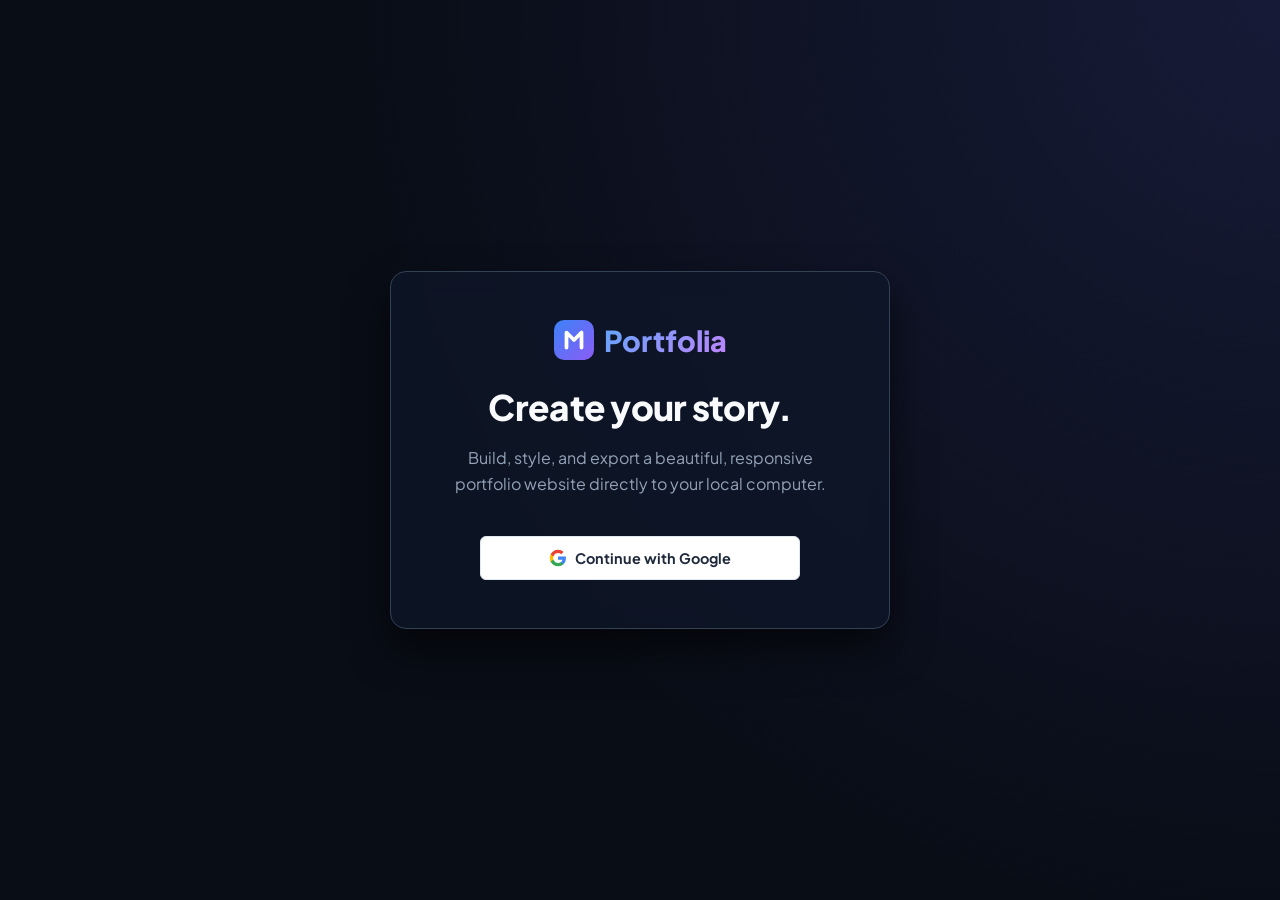
==== index.html @ a865e447 "Initial commit of Onyx web" ====
<!DOCTYPE html>
<html lang="en">
<head>
    <meta charset="UTF-8">
    <meta name="viewport" content="width=device-width, initial-scale=1.0">
    <title>Portfolia - Modern Student Portfolio Builder</title>
    <link rel="preconnect" href="https://fonts.googleapis.com">
    <link rel="preconnect" href="https://fonts.gstatic.com" crossorigin>
    <link href="https://fonts.googleapis.com/css2?family=Plus+Jakarta+Sans:wght@300;400;500;600;700;800&family=JetBrains+Mono:wght@400;500;700&family=Playfair+Display:ital,wght@0,400;0,600;0,700;1,400&display=swap" rel="stylesheet">
    <link rel="stylesheet" href="styles.css">
</head>
<body>

    <!-- Authentication Screen Mockup -->
    <div id="authScreen" class="auth-overlay">
        <div class="auth-card">
            <div class="auth-logo">
                <svg width="40" height="40" viewBox="0 0 32 32" fill="none" xmlns="http://www.w3.org/2000/svg">
                    <rect width="32" height="32" rx="8" fill="url(#logoGrad)" />
                    <path d="M10 22V10L16 16L22 10V22" stroke="white" stroke-width="3" stroke-linecap="round" stroke-linejoin="round"/>
                    <defs>
                        <linearGradient id="logoGrad" x1="0" y1="0" x2="32" y2="32" gradientUnits="userSpaceOnUse">
                            <stop stop-color="#3b82f6" />
                            <stop offset="1" stop-color="#8b5cf6" />
                        </linearGradient>
                    </defs>
                </svg>
                <span>Portfolia</span>
            </div>
            <h1>Create your story.</h1>
            <p>Build, style, and export a beautiful, responsive portfolio website directly to your local computer.</p>
            
            <button id="googleLoginBtn" class="btn google-login" onclick="triggerGoogleLogin()">
                <svg width="18" height="18" viewBox="0 0 24 24" fill="none" xmlns="http://www.w3.org/2000/svg">
                    <path d="M22.56 12.25c0-.78-.07-1.53-.2-2.25H12v4.26h5.92c-.26 1.37-1.04 2.53-2.21 3.31v2.77h3.57c2.08-1.92 3.28-4.74 3.28-8.09z" fill="#4285F4"/>
                    <path d="M12 23c2.97 0 5.46-.98 7.28-2.66l-3.57-2.77c-.98.66-2.23 1.06-3.71 1.06-2.86 0-5.29-1.93-6.16-4.53H2.18v2.84C3.99 20.53 7.7 23 12 23z" fill="#34A853"/>
                    <path d="M5.84 14.09c-.22-.66-.35-1.36-.35-2.09s.13-1.43.35-2.09V7.07H2.18C1.43 8.55 1 10.22 1 12s.43 3.45 1.18 4.93l2.85-2.22.81-.62z" fill="#FBBC05"/>
                    <path d="M12 5.38c1.62 0 3.06.56 4.21 1.64l3.15-3.15C17.45 2.09 14.97 1 12 1 7.7 1 3.99 3.47 2.18 7.07l3.66 2.84c.87-2.6 3.3-4.53 6.16-4.53z" fill="#EA4335"/>
                </svg>
                <span>Continue with Google</span>
            </button>

            <!-- Login Animation Elements -->
            <div id="authLoading" class="auth-loading hidden">
                <div class="spinner"></div>
                <p id="authStatusText">Connecting to Google Accounts...</p>
            </div>
        </div>
    </div>

    <!-- Application Dashboard Shell (Hidden initially) -->
    <div id="appWorkspace" class="workspace-container hidden">
        
        <!-- Header -->
        <header class="workspace-header">
            <div class="logo-area">
                <svg width="28" height="28" viewBox="0 0 32 32" fill="none" xmlns="http://www.w3.org/2000/svg">
                    <rect width="32" height="32" rx="8" fill="url(#headerGrad)" />
                    <path d="M10 22V10L16 16L22 10V22" stroke="white" stroke-width="3" stroke-linecap="round" stroke-linejoin="round"/>
                    <defs>
                        <linearGradient id="headerGrad" x1="0" y1="0" x2="32" y2="32" gradientUnits="userSpaceOnUse">
                            <stop stop-color="#3b82f6" />
                            <stop offset="1" stop-color="#8b5cf6" />
                        </linearGradient>
                    </defs>
                </svg>
                <span class="logo-text">Portfolia</span>
                <span class="badge">V2.0</span>
            </div>

            <!-- Header controls -->
            <div class="header-actions">
                <button class="btn btn-secondary btn-icon" onclick="triggerImportJson()">
                    <svg width="16" height="16" fill="none" stroke="currentColor" stroke-width="2" viewBox="0 0 24 24"><path stroke-linecap="round" stroke-linejoin="round" d="M4 16v1a3 3 0 003 3h10a3 3 0 003-3v-1m-4-8l-4-4m0 0L8 8m4-4v12"/></svg>
                    Import JSON
                </button>
                <input type="file" id="importJsonInput" accept=".json" style="display: none;" onchange="handleImportJson(event)">
                
                <button class="btn btn-primary btn-icon" onclick="exportToLocalFolder()">
                    <svg width="16" height="16" fill="none" stroke="currentColor" stroke-width="2" viewBox="0 0 24 24"><path stroke-linecap="round" stroke-linejoin="round" d="M8 4H6a2 2 0 00-2 2v12a2 2 0 002 2h12a2 2 0 002-2V6a2 2 0 00-2-2h-2m-4-1v8m0 0l3-3m-3 3L9 8m-5 5h2.586a1 1 0 01.707.293l2.414 2.414a1 1 0 00.707.293h3.172a1 1 0 00.707-.293l2.414-2.414a1 1 0 01.707-.293H20"/></svg>
                    Export Portfolio
                </button>
                <div class="user-profile-mock">
                    <img src="https://images.unsplash.com/photo-1534528741775-53994a69daeb?auto=format&fit=crop&q=80&w=100" alt="Jane Doe" id="avatarImage">
                    <div class="user-info">
                        <span class="user-name" id="userNameHeader">Jane Doe</span>
                        <span class="user-role">Student Creator</span>
                    </div>
                </div>
            </div>
        </header>

        <!-- Main Body -->
        <main class="workspace-main">
            
            <!-- Left Side: Editor Form -->
            <aside class="editor-sidebar">
                <div class="sidebar-tabs">
                    <button class="tab-btn active" data-tab="content">Content</button>
                    <button class="tab-btn" data-tab="style">Theme & Customization</button>
                </div>

                <div class="sidebar-scrollable-content">
                    
                    <!-- Content Tab Panel -->
                    <div id="tabContent" class="tab-panel active">
                        
                        <!-- Accordion: Profile / Hero Details -->
                        <div class="accordion-item active">
                            <div class="accordion-header" onclick="toggleAccordion(this)">
                                <h3>1. Hero Info & Contact</h3>
                                <svg class="arrow" width="16" height="16" fill="none" stroke="currentColor" stroke-width="2" viewBox="0 0 24 24"><path stroke-linecap="round" stroke-linejoin="round" d="M19 9l-7 7-7-7"/></svg>
                            </div>
                            <div class="accordion-content">
                                <div class="form-group">
                                    <label for="pName">Full Name</label>
                                    <input type="text" id="pName" placeholder="e.g., Jane Doe" value="Jane Doe" oninput="updateLivePreview()">
                                </div>
                                <div class="form-group">
                                    <label for="pTitle">Tagline / Major</label>
                                    <input type="text" id="pTitle" placeholder="e.g., Computer Science Student & Frontend Developer" value="Computer Science Student" oninput="updateLivePreview()">
                                </div>
                                <div class="form-group">
                                    <label for="pBio">About / Summary</label>
                                    <textarea id="pBio" rows="3" placeholder="Write a short elevator pitch about yourself..." oninput="updateLivePreview()">I am a junior computer science student passionate about building interfaces that are beautiful, interactive, and user-centric.</textarea>
                                </div>
                                <div class="form-row">
                                    <div class="form-group">
                                        <label for="pEmail">Email Address</label>
                                        <input type="text" id="pEmail" placeholder="jane.doe@university.edu" value="jane.doe@u.edu" oninput="updateLivePreview()">
                                    </div>
                                    <div class="form-group">
                                        <label for="pLocation">Location</label>
                                        <input type="text" id="pLocation" placeholder="e.g., Boston, MA" value="San Francisco, CA" oninput="updateLivePreview()">
                                    </div>
                                </div>
                                <div class="form-row">
                                    <div class="form-group">
                                        <label for="pGithub">GitHub Username</label>
                                        <input type="text" id="pGithub" placeholder="githubusername" value="janedoe" oninput="updateLivePreview()">
                                    </div>
                                    <div class="form-group">
                                        <label for="pLinkedin">LinkedIn Handle</label>
                                        <input type="text" id="pLinkedin" placeholder="linkedin-username" value="jane-doe" oninput="updateLivePreview()">
                                    </div>
                                </div>
                            </div>
                        </div>

                        <!-- Accordion: Skills Section -->
                        <div class="accordion-item">
                            <div class="accordion-header" onclick="toggleAccordion(this)">
                                <h3>2. Skills</h3>
                                <svg class="arrow" width="16" height="16" fill="none" stroke="currentColor" stroke-width="2" viewBox="0 0 24 24"><path stroke-linecap="round" stroke-linejoin="round" d="M19 9l-7 7-7-7"/></svg>
                            </div>
                            <div class="accordion-content">
                                <p class="helper-text">Add categories and enter skills separated by commas.</p>
                                <div id="skillsContainer">
                                    <!-- Dynamic skill rows go here -->
                                </div>
                                <button class="btn btn-secondary btn-small" onclick="addSkillCategory('', '')">+ Add Skill Category</button>
                            </div>
                        </div>

                        <!-- Accordion: Projects Section -->
                        <div class="accordion-item">
                            <div class="accordion-header" onclick="toggleAccordion(this)">
                                <h3>3. Projects</h3>
                                <svg class="arrow" width="16" height="16" fill="none" stroke="currentColor" stroke-width="2" viewBox="0 0 24 24"><path stroke-linecap="round" stroke-linejoin="round" d="M19 9l-7 7-7-7"/></svg>
                            </div>
                            <div class="accordion-content">
                                <div id="projectsContainer">
                                    <!-- Dynamic project items go here -->
                                </div>
                                <button class="btn btn-secondary btn-small" onclick="addProjectItem()">+ Add Project</button>
                            </div>
                        </div>

                        <!-- Accordion: Education Section -->
                        <div class="accordion-item">
                            <div class="accordion-header" onclick="toggleAccordion(this)">
                                <h3>4. Education</h3>
                                <svg class="arrow" width="16" height="16" fill="none" stroke="currentColor" stroke-width="2" viewBox="0 0 24 24"><path stroke-linecap="round" stroke-linejoin="round" d="M19 9l-7 7-7-7"/></svg>
                            </div>
                            <div class="accordion-content">
                                <div id="educationContainer">
                                    <!-- Dynamic education items go here -->
                                </div>
                                <button class="btn btn-secondary btn-small" onclick="addEducationItem()">+ Add Education</button>
                            </div>
                        </div>

                        <!-- Accordion: Work Experience Section -->
                        <div class="accordion-item">
                            <div class="accordion-header" onclick="toggleAccordion(this)">
                                <h3>5. Experience & Extracurriculars</h3>
                                <svg class="arrow" width="16" height="16" fill="none" stroke="currentColor" stroke-width="2" viewBox="0 0 24 24"><path stroke-linecap="round" stroke-linejoin="round" d="M19 9l-7 7-7-7"/></svg>
                            </div>
                            <div class="accordion-content">
                                <div id="experienceContainer">
                                    <!-- Dynamic experience items go here -->
                                </div>
                                <button class="btn btn-secondary btn-small" onclick="addExperienceItem()">+ Add Experience</button>
                            </div>
                        </div>

                    </div>

                    <!-- Style / Themes Tab Panel -->
                    <div id="tabStyle" class="tab-panel">
                        <div class="theme-customizer">
                            <h3>Choose Template Style</h3>
                            <div class="template-selector">
                                <label class="template-card">
                                    <input type="radio" name="selectedTemplate" value="neoglow" checked onchange="updateLivePreview()">
                                    <div class="card-inner neoglow">
                                        <div class="card-demo"></div>
                                        <span>Neo-Glow (Dark Modern)</span>
                                    </div>
                                </label>
                                <label class="template-card">
                                    <input type="radio" name="selectedTemplate" value="minimalist" onchange="updateLivePreview()">
                                    <div class="card-inner minimalist">
                                        <div class="card-demo"></div>
                                        <span>Minimalist (Academic)</span>
                                    </div>
                                </label>
                                <label class="template-card">
                                    <input type="radio" name="selectedTemplate" value="creative" onchange="updateLivePreview()">
                                    <div class="card-inner creative">
                                        <div class="card-demo"></div>
                                        <span>Creative Pastel (Playful)</span>
                                    </div>
                                </label>
                                <label class="template-card">
                                    <input type="radio" name="selectedTemplate" value="cyberpunk" onchange="updateLivePreview()">
                                    <div class="card-inner cyberpunk">
                                        <div class="card-demo"></div>
                                        <span>Cyberpunk (Terminal)</span>
                                    </div>
                                </label>
                            </div>

                            <hr class="divider">

                            <h3>Accent Theme Colors</h3>
                            <div class="accent-picker">
                                <button class="color-dot active" style="background-color: #3b82f6;" data-color="blue" onclick="setAccentColor('blue')"></button>
                                <button class="color-dot" style="background-color: #10b981;" data-color="emerald" onclick="setAccentColor('emerald')"></button>
                                <button class="color-dot" style="background-color: #8b5cf6;" data-color="violet" onclick="setAccentColor('violet')"></button>
                                <button class="color-dot" style="background-color: #ec4899;" data-color="pink" onclick="setAccentColor('pink')"></button>
                                <button class="color-dot" style="background-color: #f59e0b;" data-color="amber" onclick="setAccentColor('amber')"></button>
                            </div>

                            <hr class="divider">

                            <h3>Typography Options</h3>
                            <div class="font-selector">
                                <label for="fontSelect">Primary Font</label>
                                <select id="fontSelect" onchange="updateLivePreview()">
                                    <option value="plus-jakarta">Plus Jakarta Sans (Modern Sans)</option>
                                    <option value="jetbrains">JetBrains Mono (Tech/Monospace)</option>
                                    <option value="playfair">Playfair Display (Serif/Classic)</option>
                                </select>
                            </div>
                        </div>
                    </div>

                </div>
            </aside>

            <!-- Right Side: Interactive Preview Section -->
            <section class="preview-panel">
                
                <!-- Viewport Control Bar -->
                <div class="preview-control-bar">
                    <div class="device-buttons">
                        <button class="device-btn active" id="btnDeviceDesktop" onclick="setDeviceView('desktop')">
                            <svg width="18" height="18" fill="none" stroke="currentColor" stroke-width="2" viewBox="0 0 24 24"><rect width="20" height="14" x="2" y="3" rx="2" ry="2"/><path d="M8 21h8m-4-4v4"/></svg>
                            <span>Desktop</span>
                        </button>
                        <button class="device-btn" id="btnDeviceTablet" onclick="setDeviceView('tablet')">
                            <svg width="18" height="18" fill="none" stroke="currentColor" stroke-width="2" viewBox="0 0 24 24"><rect width="14" height="18" x="5" y="3" rx="2" ry="2"/><circle cx="12" cy="18" r="1"/></svg>
                            <span>Tablet</span>
                        </button>
                        <button class="device-btn" id="btnDeviceMobile" onclick="setDeviceView('mobile')">
                            <svg width="18" height="18" fill="none" stroke="currentColor" stroke-width="2" viewBox="0 0 24 24"><rect width="10" height="16" x="7" y="4" rx="2" ry="2"/><circle cx="12" cy="17" r="1"/></svg>
                            <span>Mobile</span>
                        </button>
                    </div>

                    <div class="preview-actions">
                        <span class="preview-status-indicator">
                            <span class="status-pulse"></span>
                            Live Sync
                        </span>
                        <button class="btn btn-secondary btn-small" onclick="updateLivePreview(true)">
                            <svg width="14" height="14" fill="none" stroke="currentColor" stroke-width="2.5" viewBox="0 0 24 24"><path stroke-linecap="round" stroke-linejoin="round" d="M4 4v5h.582m15.356 2A8.001 8.001 0 1121.21 7.89M9 11l3-3 3 3m-3-3v12"/></svg>
                            Refresh
                        </button>
                    </div>
                </div>

                <!-- Preview Display Area -->
                <div class="iframe-container">
                    <div class="iframe-wrapper desktop" id="previewWrapper">
                        <iframe id="livePreviewIframe" sandbox="allow-scripts"></iframe>
                    </div>
                </div>

            </section>

        </main>
    </div>

    <!-- Script imports -->
    <script src="templates.js"></script>
    <script src="app.js"></script>
</body>
</html>
---- styles.css ----
/* ==========================================================================
   PORTFOLIA - MAIN STYLESHEET
   ========================================================================== */

/* Color Design System Variables */
:root {
    --bg-dark: #090d16;
    --bg-surface: #0f172a;
    --bg-surface-light: #1e293b;
    --border-color: #334155;
    --border-hover: #475569;
    
    --text-primary: #f8fafc;
    --text-secondary: #94a3b8;
    --text-muted: #64748b;
    
    --accent-blue: #3b82f6;
    --accent-emerald: #10b981;
    --accent-violet: #8b5cf6;
    --accent-pink: #ec4899;
    --accent-amber: #f59e0b;

    /* Current active accent */
    --accent: var(--accent-blue);
    --accent-glow: rgba(59, 130, 246, 0.15);
    
    --font-sans: 'Plus Jakarta Sans', sans-serif;
    --font-mono: 'JetBrains Mono', monospace;
    
    --transition-smooth: all 0.3s cubic-bezier(0.4, 0, 0.2, 1);
    --border-radius-sm: 6px;
    --border-radius-md: 10px;
    --border-radius-lg: 16px;
}

/* Base Reset */
* {
    margin: 0;
    padding: 0;
    box-sizing: border-box;
    font-family: var(--font-sans);
    -webkit-font-smoothing: antialiased;
}

body {
    background-color: var(--bg-dark);
    color: var(--text-primary);
    min-height: 100vh;
    overflow-x: hidden;
}

/* Helper Utilities */
.hidden {
    display: none !important;
}

/* Scrollbars */
::-webkit-scrollbar {
    width: 6px;
    height: 6px;
}
::-webkit-scrollbar-track {
    background: var(--bg-dark);
}
::-webkit-scrollbar-thumb {
    background: var(--border-color);
    border-radius: 4px;
}
::-webkit-scrollbar-thumb:hover {
    background: var(--text-muted);
}

/* Buttons */
.btn {
    display: inline-flex;
    align-items: center;
    justify-content: center;
    gap: 8px;
    padding: 10px 18px;
    border-radius: var(--border-radius-sm);
    font-weight: 600;
    font-size: 0.9rem;
    cursor: pointer;
    border: 1px solid transparent;
    transition: var(--transition-smooth);
}

.btn-primary {
    background-color: var(--accent);
    color: white;
    box-shadow: 0 0 15px var(--accent-glow);
}
.btn-primary:hover {
    filter: brightness(1.1);
    transform: translateY(-1px);
    box-shadow: 0 0 25px var(--accent-glow);
}

.btn-secondary {
    background-color: transparent;
    border-color: var(--border-color);
    color: var(--text-primary);
}
.btn-secondary:hover {
    background-color: var(--bg-surface-light);
    border-color: var(--border-hover);
}

.btn-danger {
    background-color: rgba(239, 68, 68, 0.1);
    color: #f87171;
    border: 1px solid rgba(239, 68, 68, 0.2);
}
.btn-danger:hover {
    background-color: #ef4444;
    color: white;
}

.btn-small {
    padding: 6px 12px;
    font-size: 0.8rem;
}

.btn-icon {
    display: inline-flex;
    align-items: center;
}

/* Form Controls */
.form-group {
    margin-bottom: 1.2rem;
    display: flex;
    flex-direction: column;
    gap: 6px;
}

.form-row {
    display: grid;
    grid-template-columns: 1fr 1fr;
    gap: 12px;
}

label {
    font-size: 0.8rem;
    font-weight: 600;
    color: var(--text-secondary);
    text-transform: uppercase;
    letter-spacing: 0.05em;
}

input[type="text"],
input[type="email"],
input[type="url"],
textarea,
select {
    width: 100%;
    padding: 10px 14px;
    background-color: rgba(9, 13, 22, 0.6);
    border: 1px solid var(--border-color);
    border-radius: var(--border-radius-sm);
    color: var(--text-primary);
    font-size: 0.9rem;
    outline: none;
    transition: var(--transition-smooth);
}

input:focus,
textarea:focus,
select:focus {
    border-color: var(--accent);
    box-shadow: 0 0 10px var(--accent-glow);
}

textarea {
    resize: vertical;
}

.helper-text {
    font-size: 0.8rem;
    color: var(--text-muted);
    margin-bottom: 10px;
}

/* ==========================================================================
   AUTHENTICATION SCREEN (MOCK)
   ========================================================================== */
.auth-overlay {
    position: fixed;
    top: 0;
    left: 0;
    width: 100vw;
    height: 100vh;
    background: radial-gradient(circle at top right, rgba(99, 102, 241, 0.15), var(--bg-dark) 60%),
                radial-gradient(circle at bottom left, rgba(139, 92, 246, 0.15), var(--bg-dark) 60%);
    display: flex;
    justify-content: center;
    align-items: center;
    z-index: 1000;
    padding: 1.5rem;
}

.auth-card {
    background-color: rgba(15, 23, 42, 0.7);
    border: 1px solid var(--border-color);
    border-radius: var(--border-radius-lg);
    padding: 3rem;
    width: 100%;
    max-width: 500px;
    text-align: center;
    box-shadow: 0 20px 40px rgba(0, 0, 0, 0.6);
    backdrop-filter: blur(12px);
    transition: var(--transition-smooth);
}

.auth-logo {
    display: flex;
    align-items: center;
    justify-content: center;
    gap: 10px;
    margin-bottom: 1.5rem;
}

.auth-logo span {
    font-weight: 800;
    font-size: 1.8rem;
    background: linear-gradient(135deg, #60a5fa, #c084fc);
    -webkit-background-clip: text;
    -webkit-text-fill-color: transparent;
}

.auth-card h1 {
    font-size: 2.2rem;
    font-weight: 800;
    margin-bottom: 1rem;
    letter-spacing: -0.02em;
}

.auth-card p {
    color: var(--text-secondary);
    font-size: 1rem;
    line-height: 1.6;
    margin-bottom: 2.5rem;
}

.google-login {
    background-color: white;
    color: #1e293b;
    width: 100%;
    max-width: 320px;
    padding: 12px 24px;
    border-radius: var(--border-radius-sm);
    font-weight: 700;
    margin: 0 auto;
    border: 1px solid #e2e8f0;
}
.google-login:hover {
    background-color: #f8fafc;
    box-shadow: 0 4px 15px rgba(255, 255, 255, 0.1);
}

.auth-loading {
    display: flex;
    flex-direction: column;
    align-items: center;
    gap: 15px;
    margin-top: 2rem;
}

.spinner {
    width: 36px;
    height: 36px;
    border: 3px solid rgba(255, 255, 255, 0.1);
    border-top-color: var(--accent);
    border-radius: 50%;
    animation: spin 1s infinite linear;
}

@keyframes spin {
    to { transform: rotate(360deg); }
}

/* ==========================================================================
   WORKSPACE CONTAINER
   ========================================================================== */
.workspace-container {
    display: flex;
    flex-direction: column;
    height: 100vh;
    width: 100vw;
}

/* Header */
.workspace-header {
    height: 70px;
    background-color: var(--bg-surface);
    border-bottom: 1px solid var(--border-color);
    display: flex;
    align-items: center;
    justify-content: space-between;
    padding: 0 2rem;
    z-index: 10;
}

.logo-area {
    display: flex;
    align-items: center;
    gap: 10px;
}

.logo-text {
    font-weight: 800;
    font-size: 1.3rem;
    background: linear-gradient(135deg, #60a5fa, #c084fc);
    -webkit-background-clip: text;
    -webkit-text-fill-color: transparent;
}

.badge {
    background-color: rgba(59, 130, 246, 0.1);
    color: #60a5fa;
    font-size: 0.7rem;
    font-weight: 700;
    padding: 3px 8px;
    border-radius: 20px;
    border: 1px solid rgba(59, 130, 246, 0.2);
}

.header-actions {
    display: flex;
    align-items: center;
    gap: 15px;
}

.user-profile-mock {
    display: flex;
    align-items: center;
    gap: 10px;
    border-left: 1px solid var(--border-color);
    padding-left: 15px;
    margin-left: 5px;
}

.user-profile-mock img {
    width: 36px;
    height: 36px;
    border-radius: 50%;
    object-fit: cover;
    border: 2px solid var(--accent);
}

.user-info {
    display: flex;
    flex-direction: column;
}

.user-name {
    font-weight: 600;
    font-size: 0.85rem;
    color: var(--text-primary);
}

.user-role {
    font-size: 0.7rem;
    color: var(--text-muted);
}

/* Workspace main grid */
.workspace-main {
    flex: 1;
    display: flex;
    overflow: hidden;
}

/* ==========================================================================
   SIDEBAR EDITOR
   ========================================================================== */
.editor-sidebar {
    width: 480px;
    background-color: var(--bg-surface);
    border-right: 1px solid var(--border-color);
    display: flex;
    flex-direction: column;
    flex-shrink: 0;
}

.sidebar-tabs {
    display: grid;
    grid-template-columns: 1fr 1fr;
    border-bottom: 1px solid var(--border-color);
}

.tab-btn {
    padding: 15px;
    background: transparent;
    border: none;
    color: var(--text-secondary);
    font-weight: 600;
    font-size: 0.9rem;
    cursor: pointer;
    transition: var(--transition-smooth);
    border-bottom: 2px solid transparent;
}
.tab-btn:hover {
    color: var(--text-primary);
    background-color: rgba(255, 255, 255, 0.02);
}
.tab-btn.active {
    color: var(--accent);
    border-bottom-color: var(--accent);
    background-color: rgba(255, 255, 255, 0.01);
}

.sidebar-scrollable-content {
    flex: 1;
    overflow-y: auto;
    padding: 1.5rem;
}

.tab-panel {
    display: none;
}
.tab-panel.active {
    display: block;
}

/* Accordion Design */
.accordion-item {
    background-color: rgba(30, 41, 59, 0.4);
    border: 1px solid var(--border-color);
    border-radius: var(--border-radius-md);
    margin-bottom: 1rem;
    overflow: hidden;
    transition: var(--transition-smooth);
}
.accordion-item:hover {
    border-color: var(--border-hover);
}
.accordion-item.active {
    border-color: rgba(255, 255, 255, 0.15);
    box-shadow: 0 4px 20px rgba(0, 0, 0, 0.25);
}

.accordion-header {
    padding: 1rem 1.25rem;
    display: flex;
    justify-content: space-between;
    align-items: center;
    cursor: pointer;
    user-select: none;
}
.accordion-header h3 {
    font-size: 0.95rem;
    font-weight: 700;
    color: var(--text-primary);
}

.accordion-header .arrow {
    color: var(--text-secondary);
    transition: transform 0.3s;
}
.accordion-item.active .accordion-header .arrow {
    transform: rotate(180deg);
    color: var(--accent);
}

.accordion-content {
    display: none;
    padding: 0 1.25rem 1.25rem 1.25rem;
    border-top: 1px solid transparent;
}
.accordion-item.active .accordion-content {
    display: block;
    border-top-color: rgba(255, 255, 255, 0.05);
    animation: slideDown 0.3s forwards cubic-bezier(0.4, 0, 0.2, 1);
}

@keyframes slideDown {
    from { opacity: 0; transform: translateY(-5px); }
    to { opacity: 1; transform: translateY(0); }
}

/* Custom Accordion/Item lists (Projects, Skills, Education, Exp) */
.dynamic-item-card {
    background-color: rgba(9, 13, 22, 0.4);
    border: 1px dashed var(--border-color);
    border-radius: var(--border-radius-sm);
    padding: 1rem;
    margin-bottom: 1rem;
    position: relative;
}

.dynamic-item-card .card-remove-btn {
    position: absolute;
    top: 8px;
    right: 8px;
    background: transparent;
    border: none;
    color: var(--text-muted);
    cursor: pointer;
    padding: 4px;
    border-radius: 4px;
    transition: var(--transition-smooth);
}
.dynamic-item-card .card-remove-btn:hover {
    color: #ef4444;
    background-color: rgba(239, 68, 68, 0.1);
}

/* Skills Category specific input style */
.skill-row-tags {
    display: grid;
    grid-template-columns: 140px 1fr;
    gap: 10px;
    margin-bottom: 8px;
    align-items: center;
}

/* Customizer styles */
.theme-customizer h3 {
    font-size: 0.95rem;
    margin-bottom: 0.75rem;
    color: var(--text-primary);
}

.divider {
    border: 0;
    height: 1px;
    background-color: var(--border-color);
    margin: 1.5rem 0;
}

/* Theme Selection Cards */
.template-selector {
    display: grid;
    grid-template-columns: 1fr 1fr;
    gap: 12px;
}

.template-card {
    cursor: pointer;
}

.template-card input[type="radio"] {
    display: none;
}

.card-inner {
    border: 2px solid var(--border-color);
    border-radius: var(--border-radius-md);
    padding: 10px;
    display: flex;
    flex-direction: column;
    gap: 8px;
    transition: var(--transition-smooth);
    background-color: var(--bg-dark);
}
.template-card:hover .card-inner {
    border-color: var(--border-hover);
}
.template-card input[type="radio"]:checked + .card-inner {
    border-color: var(--accent);
    box-shadow: 0 0 12px var(--accent-glow);
}

.card-demo {
    height: 80px;
    border-radius: var(--border-radius-sm);
    background-color: #0f172a;
    position: relative;
    overflow: hidden;
}

.neoglow .card-demo {
    background: radial-gradient(circle at 70% 30%, rgba(59, 130, 246, 0.25), #0f172a 70%);
    box-shadow: inset 0 0 10px rgba(59, 130, 246, 0.1);
}
.neoglow .card-demo::before {
    content: '';
    position: absolute;
    bottom: 10px; left: 10px;
    width: 60%; height: 6px;
    background: #3b82f6;
    border-radius: 10px;
    box-shadow: 0 0 5px #3b82f6;
}

.minimalist .card-demo {
    background: #f8fafc;
}
.minimalist .card-demo::before {
    content: '';
    position: absolute;
    top: 20px; left: 20px;
    width: 40px; height: 40px;
    border-radius: 50%;
    background-color: #e2e8f0;
}

.creative .card-demo {
    background: #fef2f2;
    border: 1px solid #fee2e2;
}
.creative .card-demo::before {
    content: '';
    position: absolute;
    top: 15px; left: 15px; width: 30px; height: 12px;
    background-color: #fecdd3;
    border-radius: 10px;
}

.cyberpunk .card-demo {
    background: #020617;
    border: 1px solid #1e293b;
}
.cyberpunk .card-demo::before {
    content: '> cd portfolio';
    position: absolute;
    top: 10px; left: 10px;
    color: #10b981;
    font-family: var(--font-mono);
    font-size: 0.5rem;
}

.card-inner span {
    font-size: 0.8rem;
    font-weight: 700;
    text-align: center;
    color: var(--text-secondary);
}
.template-card input[type="radio"]:checked + .card-inner span {
    color: var(--text-primary);
}

/* Accent Palette selector */
.accent-picker {
    display: flex;
    gap: 12px;
}

.color-dot {
    width: 32px;
    height: 32px;
    border-radius: 50%;
    border: 3px solid var(--bg-surface);
    cursor: pointer;
    outline: none;
    box-shadow: 0 0 0 1px var(--border-color);
    transition: var(--transition-smooth);
}
.color-dot:hover {
    transform: scale(1.1);
}
.color-dot.active {
    box-shadow: 0 0 0 2px var(--accent);
}

/* Font styles selector */
.font-selector select {
    margin-top: 5px;
}

/* ==========================================================================
   PREVIEW PANEL
   ========================================================================== */
.preview-panel {
    flex: 1;
    display: flex;
    flex-direction: column;
    background-color: var(--bg-dark);
}

/* Viewport Controls */
.preview-control-bar {
    height: 55px;
    background-color: var(--bg-surface);
    border-bottom: 1px solid var(--border-color);
    display: flex;
    justify-content: space-between;
    align-items: center;
    padding: 0 1.5rem;
}

.device-buttons {
    display: flex;
    background-color: var(--bg-dark);
    padding: 4px;
    border-radius: var(--border-radius-sm);
    border: 1px solid var(--border-color);
}

.device-btn {
    display: inline-flex;
    align-items: center;
    gap: 6px;
    background: transparent;
    border: none;
    color: var(--text-secondary);
    padding: 6px 12px;
    font-size: 0.8rem;
    font-weight: 600;
    cursor: pointer;
    border-radius: 4px;
    transition: var(--transition-smooth);
}
.device-btn:hover {
    color: var(--text-primary);
}
.device-btn.active {
    background-color: var(--bg-surface-light);
    color: var(--accent);
}

.preview-actions {
    display: flex;
    align-items: center;
    gap: 15px;
}

.preview-status-indicator {
    display: inline-flex;
    align-items: center;
    gap: 8px;
    font-size: 0.75rem;
    color: var(--text-secondary);
    font-weight: 500;
}

.status-pulse {
    width: 8px;
    height: 8px;
    background-color: #10b981;
    border-radius: 50%;
    position: relative;
}
.status-pulse::after {
    content: '';
    position: absolute;
    top: 0; left: 0; width: 100%; height: 100%;
    border-radius: 50%;
    background-color: #10b981;
    animation: pulse 1.5s infinite;
}

@keyframes pulse {
    0% { transform: scale(1); opacity: 1; }
    100% { transform: scale(2.5); opacity: 0; }
}

/* Responsive Iframe Device Container */
.iframe-container {
    flex: 1;
    padding: 2rem;
    display: flex;
    justify-content: center;
    align-items: center;
    overflow: auto;
    position: relative;
}

.iframe-wrapper {
    height: 100%;
    width: 100%;
    background-color: #111;
    border-radius: var(--border-radius-md);
    box-shadow: 0 25px 50px -12px rgba(0, 0, 0, 0.5);
    overflow: hidden;
    border: 4px solid var(--bg-surface-light);
    transition: width 0.4s cubic-bezier(0.4, 0, 0.2, 1), height 0.4s cubic-bezier(0.4, 0, 0.2, 1);
    position: relative;
}

/* Device Viewport Dimensions */
.iframe-wrapper.desktop {
    width: 100%;
    height: 100%;
}

.iframe-wrapper.tablet {
    width: 768px;
    height: 90%;
    max-width: 100%;
}

.iframe-wrapper.mobile {
    width: 375px;
    height: 80%;
    max-width: 100%;
}

/* Live Iframe itself */
iframe {
    width: 100%;
    height: 100%;
    border: none;
    background-color: #fff; /* default template load background */
}

/* Toast Notifications */
.toast {
    position: fixed;
    bottom: 24px;
    right: 24px;
    background-color: var(--bg-surface-light);
    border: 1px solid var(--border-color);
    color: var(--text-primary);
    padding: 12px 24px;
    border-radius: var(--border-radius-md);
    box-shadow: 0 10px 25px rgba(0, 0, 0, 0.4);
    z-index: 2000;
    pointer-events: none;
    opacity: 0;
    transform: translateY(10px);
    transition: var(--transition-smooth);
    display: flex;
    align-items: center;
    gap: 8px;
    font-weight: 500;
    font-size: 0.9rem;
    border-left: 4px solid var(--accent);
}

.toast.visible {
    opacity: 1;
    transform: translateY(0);
}
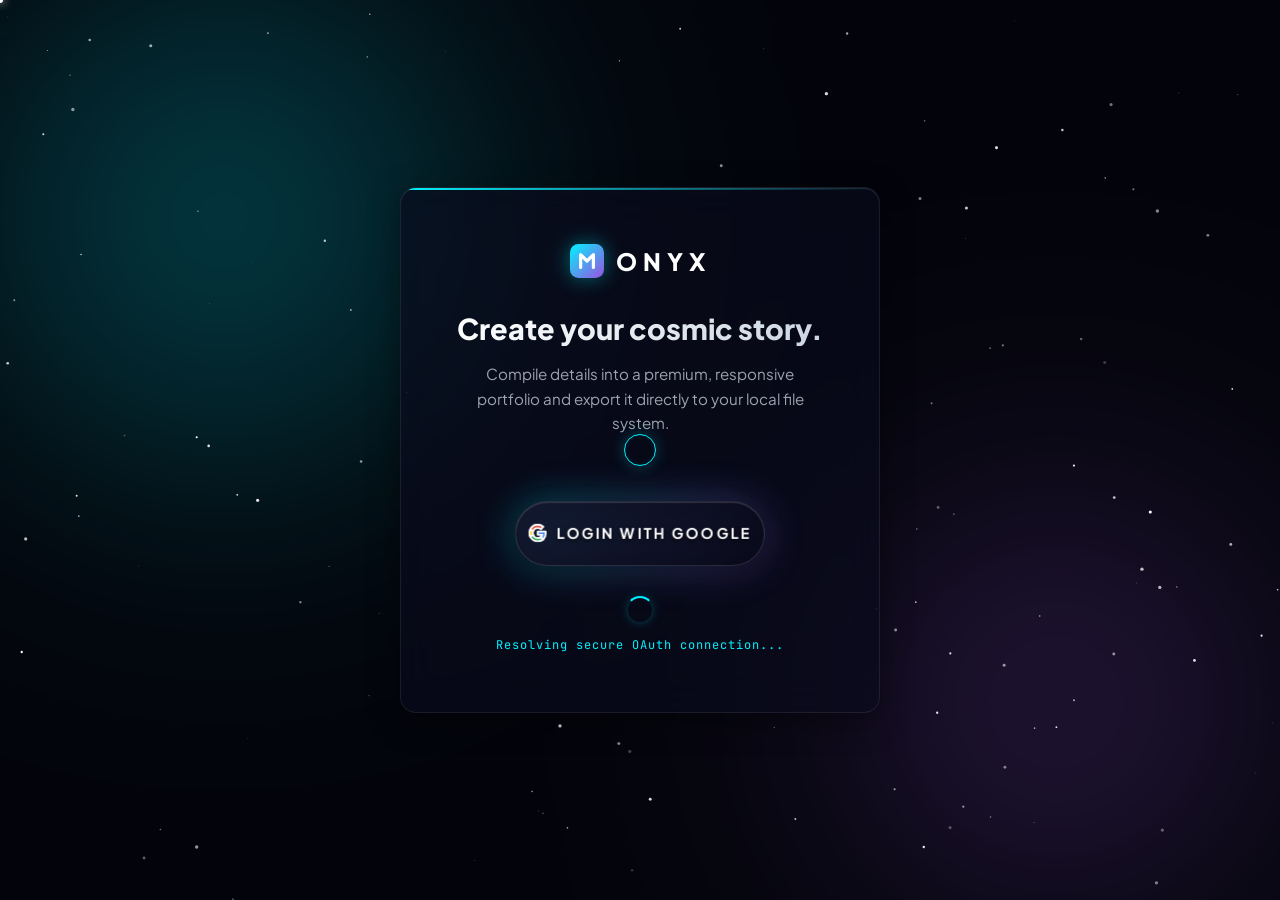
==== commit 8ab56f78: "Complete rewrite: Onyx Student Portfolio & Resume Builder with space aesthetic and conversational te" ====
--- a/index.html
+++ b/index.html
@@ -3,88 +3,130 @@
 <head>
     <meta charset="UTF-8">
     <meta name="viewport" content="width=device-width, initial-scale=1.0">
-    <title>Portfolia - Modern Student Portfolio Builder</title>
+    <title>Onyx - Premium Student Portfolio & Resume Builder</title>
+    <!-- Google Fonts -->
     <link rel="preconnect" href="https://fonts.googleapis.com">
     <link rel="preconnect" href="https://fonts.gstatic.com" crossorigin>
-    <link href="https://fonts.googleapis.com/css2?family=Plus+Jakarta+Sans:wght@300;400;500;600;700;800&family=JetBrains+Mono:wght@400;500;700&family=Playfair+Display:ital,wght@0,400;0,600;0,700;1,400&display=swap" rel="stylesheet">
+    <link href="https://fonts.googleapis.com/css2?family=Plus+Jakarta+Sans:wght@300;400;500;600;700;800&family=JetBrains+Mono:wght@400;500;700&display=swap" rel="stylesheet">
+    <!-- Link Styles -->
     <link rel="stylesheet" href="styles.css">
 </head>
 <body>
 
-    <!-- Authentication Screen Mockup -->
-    <div id="authScreen" class="auth-overlay">
-        <div class="auth-card">
-            <div class="auth-logo">
-                <svg width="40" height="40" viewBox="0 0 32 32" fill="none" xmlns="http://www.w3.org/2000/svg">
-                    <rect width="32" height="32" rx="8" fill="url(#logoGrad)" />
+    <!-- Space Background Starfield -->
+    <canvas id="space-canvas"></canvas>
+
+    <!-- Ambient glowing celestial nebulae -->
+    <div class="ambient-glow glow-cyan"></div>
+    <div class="ambient-glow glow-purple"></div>
+
+    <!-- Custom Cursors -->
+    <div class="cursor-dot" id="cursor-dot"></div>
+    <div class="cursor-ring" id="cursor-ring"></div>
+
+    <!-- SCREEN 1: LANDING & GOOGLE AUTHENTICATION -->
+    <div id="screenAuth" class="screen-wrapper">
+        <div class="auth-card glass-card">
+            <div class="auth-logo-area">
+                <svg width="34" height="34" viewBox="0 0 32 32" fill="none" xmlns="http://www.w3.org/2000/svg">
+                    <rect width="32" height="32" rx="8" fill="url(#authLogoGrad)" />
                     <path d="M10 22V10L16 16L22 10V22" stroke="white" stroke-width="3" stroke-linecap="round" stroke-linejoin="round"/>
                     <defs>
-                        <linearGradient id="logoGrad" x1="0" y1="0" x2="32" y2="32" gradientUnits="userSpaceOnUse">
-                            <stop stop-color="#3b82f6" />
-                            <stop offset="1" stop-color="#8b5cf6" />
+                        <linearGradient id="authLogoGrad" x1="0" y1="0" x2="32" y2="32" gradientUnits="userSpaceOnUse">
+                            <stop stop-color="#00f2fe" />
+                            <stop offset="1" stop-color="#9b51e0" />
                         </linearGradient>
                     </defs>
                 </svg>
-                <span>Portfolia</span>
-            </div>
-            <h1>Create your story.</h1>
-            <p>Build, style, and export a beautiful, responsive portfolio website directly to your local computer.</p>
-            
-            <button id="googleLoginBtn" class="btn google-login" onclick="triggerGoogleLogin()">
-                <svg width="18" height="18" viewBox="0 0 24 24" fill="none" xmlns="http://www.w3.org/2000/svg">
-                    <path d="M22.56 12.25c0-.78-.07-1.53-.2-2.25H12v4.26h5.92c-.26 1.37-1.04 2.53-2.21 3.31v2.77h3.57c2.08-1.92 3.28-4.74 3.28-8.09z" fill="#4285F4"/>
-                    <path d="M12 23c2.97 0 5.46-.98 7.28-2.66l-3.57-2.77c-.98.66-2.23 1.06-3.71 1.06-2.86 0-5.29-1.93-6.16-4.53H2.18v2.84C3.99 20.53 7.7 23 12 23z" fill="#34A853"/>
-                    <path d="M5.84 14.09c-.22-.66-.35-1.36-.35-2.09s.13-1.43.35-2.09V7.07H2.18C1.43 8.55 1 10.22 1 12s.43 3.45 1.18 4.93l2.85-2.22.81-.62z" fill="#FBBC05"/>
-                    <path d="M12 5.38c1.62 0 3.06.56 4.21 1.64l3.15-3.15C17.45 2.09 14.97 1 12 1 7.7 1 3.99 3.47 2.18 7.07l3.66 2.84c.87-2.6 3.3-4.53 6.16-4.53z" fill="#EA4335"/>
-                </svg>
-                <span>Continue with Google</span>
-            </button>
-
-            <!-- Login Animation Elements -->
-            <div id="authLoading" class="auth-loading hidden">
+                <span>Onyx</span>
+            </div>
+            
+            <div class="reveal-wrapper">
+                <h2 class="reveal-text delay-1">Create your cosmic story.</h2>
+            </div>
+            
+            <div class="reveal-wrapper" style="margin-bottom: 2rem;">
+                <p class="reveal-text delay-2">Compile details into a premium, responsive portfolio and export it directly to your local file system.</p>
+            </div>
+            
+            <!-- Magnetic Google Login Button -->
+            <div class="magnetic-wrap">
+                <button id="googleLoginBtn" class="btn-primary" onclick="triggerGoogleLogin()">
+                    <div class="btn-glow-layer"></div>
+                    <div class="btn-body-layer"></div>
+                    <div class="btn-content-layer">
+                        <svg viewBox="0 0 24 24" width="18" height="18" fill="currentColor">
+                            <path d="M22.56 12.25c0-.78-.07-1.53-.2-2.25H12v4.26h5.92c-.26 1.37-1.04 2.53-2.21 3.31v2.77h3.57c2.08-1.92 3.28-4.74 3.28-8.09z" fill="#4285F4"/>
+                            <path d="M12 23c2.97 0 5.46-.98 7.28-2.66l-3.57-2.77c-.98.66-2.23 1.06-3.71 1.06-2.86 0-5.29-1.93-6.16-4.53H2.18v2.84C3.99 20.53 7.7 23 12 23z" fill="#34A853"/>
+                            <path d="M5.84 14.09c-.22-.66-.35-1.36-.35-2.09s.13-1.43.35-2.09V7.07H2.18C1.43 8.55 1 10.22 1 12s.43 3.45 1.18 4.93l2.85-2.22.81-.62z" fill="#FBBC05"/>
+                            <path d="M12 5.38c1.62 0 3.06.56 4.21 1.64l3.15-3.15C17.45 2.09 14.97 1 12 1 7.7 1 3.99 3.47 2.18 7.07l3.66 2.84c.87-2.6 3.3-4.53 6.16-4.53z" fill="#EA4335"/>
+                        </svg>
+                        <span>Login with Google</span>
+                    </div>
+                </button>
+            </div>
+
+            <!-- Login Mock Loading Elements -->
+            <div id="authLoading" class="auth-loading-box hidden">
                 <div class="spinner"></div>
-                <p id="authStatusText">Connecting to Google Accounts...</p>
+                <p id="authStatusText">Resolving secure OAuth connection...</p>
             </div>
         </div>
     </div>
 
-    <!-- Application Dashboard Shell (Hidden initially) -->
-    <div id="appWorkspace" class="workspace-container hidden">
-        
-        <!-- Header -->
+    <!-- SCREEN 2: CONVERSATIONAL TERMINAL WIZARD -->
+    <div id="screenTerminal" class="screen-wrapper hidden">
+        <div class="terminal-card glass-card">
+            <!-- Header bar -->
+            <div class="terminal-header">
+                <div class="terminal-actions">
+                    <span class="term-dot red"></span>
+                    <span class="term-dot yellow"></span>
+                    <span class="term-dot green"></span>
+                </div>
+                <div class="terminal-title">Onyx Core Wizard // Build v3.2.1</div>
+                <div style="width: 30px;"></div>
+            </div>
+            
+            <!-- CRT Screen Container -->
+            <div class="terminal-screen" id="terminalScreen">
+                <!-- Inside will be populated dynamically -->
+            </div>
+
+            <!-- Prompt Form input area -->
+            <form id="terminalPromptForm" class="term-prompt-line" style="padding: 1rem 2rem; border-top: 1px solid var(--glass-border); background: rgba(10, 11, 30, 0.4);">
+                <input type="text" id="terminalInput" class="term-input" autocomplete="off" placeholder="e.g. Jane Doe" disabled>
+                <div class="term-cursor-sim"></div>
+                
+                <button type="submit" id="termSendBtn" style="display: none;"></button>
+            </form>
+        </div>
+    </div>
+
+    <!-- SCREEN 3: WORKSPACE DASHBOARD (THE ENGINE) -->
+    <div id="screenWorkspace" class="workspace-container hidden">
+        <!-- Top bar -->
         <header class="workspace-header">
-            <div class="logo-area">
-                <svg width="28" height="28" viewBox="0 0 32 32" fill="none" xmlns="http://www.w3.org/2000/svg">
-                    <rect width="32" height="32" rx="8" fill="url(#headerGrad)" />
-                    <path d="M10 22V10L16 16L22 10V22" stroke="white" stroke-width="3" stroke-linecap="round" stroke-linejoin="round"/>
+            <div class="workspace-logo-area">
+                <svg width="24" height="24" viewBox="0 0 32 32" fill="none" xmlns="http://www.w3.org/2000/svg">
+                    <rect width="32" height="32" rx="8" fill="url(#workspaceLogoGrad)" />
+                    <path d="M10 22V10L16 16L22 10V22" stroke="white" stroke-width="2.5" stroke-linecap="round" stroke-linejoin="round"/>
                     <defs>
-                        <linearGradient id="headerGrad" x1="0" y1="0" x2="32" y2="32" gradientUnits="userSpaceOnUse">
-                            <stop stop-color="#3b82f6" />
-                            <stop offset="1" stop-color="#8b5cf6" />
+                        <linearGradient id="workspaceLogoGrad" x1="0" y1="0" x2="32" y2="32" gradientUnits="userSpaceOnUse">
+                            <stop stop-color="#00f2fe" />
+                            <stop offset="1" stop-color="#9b51e0" />
                         </linearGradient>
                     </defs>
                 </svg>
-                <span class="logo-text">Portfolia</span>
-                <span class="badge">V2.0</span>
-            </div>
-
-            <!-- Header controls -->
-            <div class="header-actions">
-                <button class="btn btn-secondary btn-icon" onclick="triggerImportJson()">
-                    <svg width="16" height="16" fill="none" stroke="currentColor" stroke-width="2" viewBox="0 0 24 24"><path stroke-linecap="round" stroke-linejoin="round" d="M4 16v1a3 3 0 003 3h10a3 3 0 003-3v-1m-4-8l-4-4m0 0L8 8m4-4v12"/></svg>
-                    Import JSON
-                </button>
-                <input type="file" id="importJsonInput" accept=".json" style="display: none;" onchange="handleImportJson(event)">
-                
-                <button class="btn btn-primary btn-icon" onclick="exportToLocalFolder()">
-                    <svg width="16" height="16" fill="none" stroke="currentColor" stroke-width="2" viewBox="0 0 24 24"><path stroke-linecap="round" stroke-linejoin="round" d="M8 4H6a2 2 0 00-2 2v12a2 2 0 002 2h12a2 2 0 002-2V6a2 2 0 00-2-2h-2m-4-1v8m0 0l3-3m-3 3L9 8m-5 5h2.586a1 1 0 01.707.293l2.414 2.414a1 1 0 00.707.293h3.172a1 1 0 00.707-.293l2.414-2.414a1 1 0 01.707-.293H20"/></svg>
-                    Export Portfolio
-                </button>
-                <div class="user-profile-mock">
-                    <img src="https://images.unsplash.com/photo-1534528741775-53994a69daeb?auto=format&fit=crop&q=80&w=100" alt="Jane Doe" id="avatarImage">
-                    <div class="user-info">
-                        <span class="user-name" id="userNameHeader">Jane Doe</span>
-                        <span class="user-role">Student Creator</span>
+                <span>Onyx Labs</span>
+            </div>
+            <div class="workspace-header-actions">
+                <div class="hud-system-time" id="system-time">ONYX OS // 00:00:00</div>
+                <div class="user-tag">
+                    <img src="https://images.unsplash.com/photo-1534528741775-53994a69daeb?auto=format&fit=crop&q=80&w=100" alt="Avatar">
+                    <div class="user-meta-info">
+                        <span class="user-meta-name" id="userNameHeader">Jane Doe</span>
+                        <span class="user-meta-sub">Student Creator</span>
                     </div>
                 </div>
             </div>
@@ -92,229 +134,118 @@
 
         <!-- Main Body -->
         <main class="workspace-main">
-            
-            <!-- Left Side: Editor Form -->
+            <!-- Sidebar Editor Form Panel -->
             <aside class="editor-sidebar">
-                <div class="sidebar-tabs">
-                    <button class="tab-btn active" data-tab="content">Content</button>
-                    <button class="tab-btn" data-tab="style">Theme & Customization</button>
-                </div>
-
-                <div class="sidebar-scrollable-content">
+                <div class="editor-title">Editor Node</div>
+                
+                <div class="editor-form">
+                    <div class="form-group">
+                        <label for="editName">Full Name</label>
+                        <input type="text" id="editName" class="form-control">
+                    </div>
+                    <div class="form-group">
+                        <label for="editDept">Department</label>
+                        <input type="text" id="editDept" class="form-control">
+                    </div>
+                    <div class="form-group">
+                        <label for="editRoll">Roll Number</label>
+                        <input type="text" id="editRoll" class="form-control">
+                    </div>
+                    <div class="form-group">
+                        <label for="editBio">Bio / Profile Text</label>
+                        <textarea id="editBio" class="form-control"></textarea>
+                    </div>
+                    <div class="form-group">
+                        <label for="editSkills">Skills (comma-separated)</label>
+                        <input type="text" id="editSkills" class="form-control">
+                    </div>
+                    <div class="form-group">
+                        <label for="editCert">Certificates (comma-separated)</label>
+                        <input type="text" id="editCert" class="form-control">
+                    </div>
+
+                    <!-- Theme Toggles -->
+                    <div class="form-group">
+                        <label>Active Theme</label>
+                        <div class="theme-selector-grid">
+                            <div class="theme-opt active" onclick="selectTheme('cosmic')">Cosmic</div>
+                            <div class="theme-opt" onclick="selectTheme('cyber')">Cyber</div>
+                        </div>
+                    </div>
+                </div>
+            </aside>
+
+            <!-- Real-time Live Preview Dock -->
+            <div class="preview-container">
+                <div class="preview-bar">
+                    <div class="preview-badge">Live Core Matrix</div>
                     
-                    <!-- Content Tab Panel -->
-                    <div id="tabContent" class="tab-panel active">
-                        
-                        <!-- Accordion: Profile / Hero Details -->
-                        <div class="accordion-item active">
-                            <div class="accordion-header" onclick="toggleAccordion(this)">
-                                <h3>1. Hero Info & Contact</h3>
-                                <svg class="arrow" width="16" height="16" fill="none" stroke="currentColor" stroke-width="2" viewBox="0 0 24 24"><path stroke-linecap="round" stroke-linejoin="round" d="M19 9l-7 7-7-7"/></svg>
+                    <!-- Magnetic Exporter Action -->
+                    <div class="magnetic-wrap">
+                        <button id="exportBtn" class="btn-primary btn-export-magnetic" onclick="exportPortfolio()">
+                            <div class="btn-glow-layer"></div>
+                            <div class="btn-body-layer"></div>
+                            <div class="btn-content-layer">
+                                <svg viewBox="0 0 24 24" width="16" height="16" fill="none" stroke="currentColor" stroke-width="2.5">
+                                    <path d="M4 16v1a3 3 0 003 3h10a3 3 0 003-3v-1M12 4v12m0-12l4 4m-4-4L8 8" stroke-linecap="round" stroke-linejoin="round"/>
+                                </svg>
+                                <span>Export Portfolio</span>
                             </div>
-                            <div class="accordion-content">
-                                <div class="form-group">
-                                    <label for="pName">Full Name</label>
-                                    <input type="text" id="pName" placeholder="e.g., Jane Doe" value="Jane Doe" oninput="updateLivePreview()">
-                                </div>
-                                <div class="form-group">
-                                    <label for="pTitle">Tagline / Major</label>
-                                    <input type="text" id="pTitle" placeholder="e.g., Computer Science Student & Frontend Developer" value="Computer Science Student" oninput="updateLivePreview()">
-                                </div>
-                                <div class="form-group">
-                                    <label for="pBio">About / Summary</label>
-                                    <textarea id="pBio" rows="3" placeholder="Write a short elevator pitch about yourself..." oninput="updateLivePreview()">I am a junior computer science student passionate about building interfaces that are beautiful, interactive, and user-centric.</textarea>
-                                </div>
-                                <div class="form-row">
-                                    <div class="form-group">
-                                        <label for="pEmail">Email Address</label>
-                                        <input type="text" id="pEmail" placeholder="jane.doe@university.edu" value="jane.doe@u.edu" oninput="updateLivePreview()">
-                                    </div>
-                                    <div class="form-group">
-                                        <label for="pLocation">Location</label>
-                                        <input type="text" id="pLocation" placeholder="e.g., Boston, MA" value="San Francisco, CA" oninput="updateLivePreview()">
-                                    </div>
-                                </div>
-                                <div class="form-row">
-                                    <div class="form-group">
-                                        <label for="pGithub">GitHub Username</label>
-                                        <input type="text" id="pGithub" placeholder="githubusername" value="janedoe" oninput="updateLivePreview()">
-                                    </div>
-                                    <div class="form-group">
-                                        <label for="pLinkedin">LinkedIn Handle</label>
-                                        <input type="text" id="pLinkedin" placeholder="linkedin-username" value="jane-doe" oninput="updateLivePreview()">
-                                    </div>
-                                </div>
-                            </div>
-                        </div>
-
-                        <!-- Accordion: Skills Section -->
-                        <div class="accordion-item">
-                            <div class="accordion-header" onclick="toggleAccordion(this)">
-                                <h3>2. Skills</h3>
-                                <svg class="arrow" width="16" height="16" fill="none" stroke="currentColor" stroke-width="2" viewBox="0 0 24 24"><path stroke-linecap="round" stroke-linejoin="round" d="M19 9l-7 7-7-7"/></svg>
-                            </div>
-                            <div class="accordion-content">
-                                <p class="helper-text">Add categories and enter skills separated by commas.</p>
-                                <div id="skillsContainer">
-                                    <!-- Dynamic skill rows go here -->
-                                </div>
-                                <button class="btn btn-secondary btn-small" onclick="addSkillCategory('', '')">+ Add Skill Category</button>
-                            </div>
-                        </div>
-
-                        <!-- Accordion: Projects Section -->
-                        <div class="accordion-item">
-                            <div class="accordion-header" onclick="toggleAccordion(this)">
-                                <h3>3. Projects</h3>
-                                <svg class="arrow" width="16" height="16" fill="none" stroke="currentColor" stroke-width="2" viewBox="0 0 24 24"><path stroke-linecap="round" stroke-linejoin="round" d="M19 9l-7 7-7-7"/></svg>
-                            </div>
-                            <div class="accordion-content">
-                                <div id="projectsContainer">
-                                    <!-- Dynamic project items go here -->
-                                </div>
-                                <button class="btn btn-secondary btn-small" onclick="addProjectItem()">+ Add Project</button>
-                            </div>
-                        </div>
-
-                        <!-- Accordion: Education Section -->
-                        <div class="accordion-item">
-                            <div class="accordion-header" onclick="toggleAccordion(this)">
-                                <h3>4. Education</h3>
-                                <svg class="arrow" width="16" height="16" fill="none" stroke="currentColor" stroke-width="2" viewBox="0 0 24 24"><path stroke-linecap="round" stroke-linejoin="round" d="M19 9l-7 7-7-7"/></svg>
-                            </div>
-                            <div class="accordion-content">
-                                <div id="educationContainer">
-                                    <!-- Dynamic education items go here -->
-                                </div>
-                                <button class="btn btn-secondary btn-small" onclick="addEducationItem()">+ Add Education</button>
-                            </div>
-                        </div>
-
-                        <!-- Accordion: Work Experience Section -->
-                        <div class="accordion-item">
-                            <div class="accordion-header" onclick="toggleAccordion(this)">
-                                <h3>5. Experience & Extracurriculars</h3>
-                                <svg class="arrow" width="16" height="16" fill="none" stroke="currentColor" stroke-width="2" viewBox="0 0 24 24"><path stroke-linecap="round" stroke-linejoin="round" d="M19 9l-7 7-7-7"/></svg>
-                            </div>
-                            <div class="accordion-content">
-                                <div id="experienceContainer">
-                                    <!-- Dynamic experience items go here -->
-                                </div>
-                                <button class="btn btn-secondary btn-small" onclick="addExperienceItem()">+ Add Experience</button>
-                            </div>
-                        </div>
-
-                    </div>
-
-                    <!-- Style / Themes Tab Panel -->
-                    <div id="tabStyle" class="tab-panel">
-                        <div class="theme-customizer">
-                            <h3>Choose Template Style</h3>
-                            <div class="template-selector">
-                                <label class="template-card">
-                                    <input type="radio" name="selectedTemplate" value="neoglow" checked onchange="updateLivePreview()">
-                                    <div class="card-inner neoglow">
-                                        <div class="card-demo"></div>
-                                        <span>Neo-Glow (Dark Modern)</span>
-                                    </div>
-                                </label>
-                                <label class="template-card">
-                                    <input type="radio" name="selectedTemplate" value="minimalist" onchange="updateLivePreview()">
-                                    <div class="card-inner minimalist">
-                                        <div class="card-demo"></div>
-                                        <span>Minimalist (Academic)</span>
-                                    </div>
-                                </label>
-                                <label class="template-card">
-                                    <input type="radio" name="selectedTemplate" value="creative" onchange="updateLivePreview()">
-                                    <div class="card-inner creative">
-                                        <div class="card-demo"></div>
-                                        <span>Creative Pastel (Playful)</span>
-                                    </div>
-                                </label>
-                                <label class="template-card">
-                                    <input type="radio" name="selectedTemplate" value="cyberpunk" onchange="updateLivePreview()">
-                                    <div class="card-inner cyberpunk">
-                                        <div class="card-demo"></div>
-                                        <span>Cyberpunk (Terminal)</span>
-                                    </div>
-                                </label>
-                            </div>
-
-                            <hr class="divider">
-
-                            <h3>Accent Theme Colors</h3>
-                            <div class="accent-picker">
-                                <button class="color-dot active" style="background-color: #3b82f6;" data-color="blue" onclick="setAccentColor('blue')"></button>
-                                <button class="color-dot" style="background-color: #10b981;" data-color="emerald" onclick="setAccentColor('emerald')"></button>
-                                <button class="color-dot" style="background-color: #8b5cf6;" data-color="violet" onclick="setAccentColor('violet')"></button>
-                                <button class="color-dot" style="background-color: #ec4899;" data-color="pink" onclick="setAccentColor('pink')"></button>
-                                <button class="color-dot" style="background-color: #f59e0b;" data-color="amber" onclick="setAccentColor('amber')"></button>
-                            </div>
-
-                            <hr class="divider">
-
-                            <h3>Typography Options</h3>
-                            <div class="font-selector">
-                                <label for="fontSelect">Primary Font</label>
-                                <select id="fontSelect" onchange="updateLivePreview()">
-                                    <option value="plus-jakarta">Plus Jakarta Sans (Modern Sans)</option>
-                                    <option value="jetbrains">JetBrains Mono (Tech/Monospace)</option>
-                                    <option value="playfair">Playfair Display (Serif/Classic)</option>
-                                </select>
-                            </div>
-                        </div>
-                    </div>
-
-                </div>
-            </aside>
-
-            <!-- Right Side: Interactive Preview Section -->
-            <section class="preview-panel">
-                
-                <!-- Viewport Control Bar -->
-                <div class="preview-control-bar">
-                    <div class="device-buttons">
-                        <button class="device-btn active" id="btnDeviceDesktop" onclick="setDeviceView('desktop')">
-                            <svg width="18" height="18" fill="none" stroke="currentColor" stroke-width="2" viewBox="0 0 24 24"><rect width="20" height="14" x="2" y="3" rx="2" ry="2"/><path d="M8 21h8m-4-4v4"/></svg>
-                            <span>Desktop</span>
                         </button>
-                        <button class="device-btn" id="btnDeviceTablet" onclick="setDeviceView('tablet')">
-                            <svg width="18" height="18" fill="none" stroke="currentColor" stroke-width="2" viewBox="0 0 24 24"><rect width="14" height="18" x="5" y="3" rx="2" ry="2"/><circle cx="12" cy="18" r="1"/></svg>
-                            <span>Tablet</span>
-                        </button>
-                        <button class="device-btn" id="btnDeviceMobile" onclick="setDeviceView('mobile')">
-                            <svg width="18" height="18" fill="none" stroke="currentColor" stroke-width="2" viewBox="0 0 24 24"><rect width="10" height="16" x="7" y="4" rx="2" ry="2"/><circle cx="12" cy="17" r="1"/></svg>
-                            <span>Mobile</span>
-                        </button>
-                    </div>
-
-                    <div class="preview-actions">
-                        <span class="preview-status-indicator">
-                            <span class="status-pulse"></span>
-                            Live Sync
-                        </span>
-                        <button class="btn btn-secondary btn-small" onclick="updateLivePreview(true)">
-                            <svg width="14" height="14" fill="none" stroke="currentColor" stroke-width="2.5" viewBox="0 0 24 24"><path stroke-linecap="round" stroke-linejoin="round" d="M4 4v5h.582m15.356 2A8.001 8.001 0 1121.21 7.89M9 11l3-3 3 3m-3-3v12"/></svg>
-                            Refresh
-                        </button>
-                    </div>
-                </div>
-
-                <!-- Preview Display Area -->
-                <div class="iframe-container">
-                    <div class="iframe-wrapper desktop" id="previewWrapper">
-                        <iframe id="livePreviewIframe" sandbox="allow-scripts"></iframe>
-                    </div>
-                </div>
-
-            </section>
-
+                    </div>
+                </div>
+
+                <!-- Iframe viewport -->
+                <div class="preview-frame-wrapper">
+                    <iframe id="previewIframe" class="preview-iframe"></iframe>
+                    
+                    <!-- Floating Astronaut in workspace -->
+                    <div class="character-box">
+                        <svg viewBox="0 0 160 220" fill="none" xmlns="http://www.w3.org/2000/svg">
+                            <!-- Suit Body -->
+                            <path d="M45 105C45 75 115 75 115 105C115 145 125 180 115 200C110 205 90 200 80 200C70 200 50 205 45 200C35 180 45 145 45 105Z" fill="#E2E8F0" stroke="#94A3B8" stroke-width="3" />
+                            <!-- Back Tank -->
+                            <rect x="25" y="80" width="22" height="90" rx="10" fill="#CBD5E1" stroke="#94A3B8" stroke-width="3" />
+                            <rect x="113" y="80" width="22" height="90" rx="10" fill="#CBD5E1" stroke="#94A3B8" stroke-width="3" />
+                            <!-- Helmet Base -->
+                            <ellipse cx="80" cy="92" rx="36" ry="12" fill="#94A3B8" />
+                            <!-- Helmet Dome -->
+                            <circle cx="80" cy="80" r="32" fill="#F1F5F9" stroke="#94A3B8" stroke-width="3.5" />
+                            <!-- Helmet Visor Shadow -->
+                            <ellipse cx="80" cy="80" rx="27" ry="21" fill="#0F172A" />
+                            <mask id="visor-mask-desk">
+                                <ellipse cx="80" cy="80" rx="25" ry="19" fill="#FFFFFF" />
+                            </mask>
+                            <g mask="url(#visor-mask-desk)">
+                                <ellipse cx="80" cy="80" rx="25" ry="19" fill="url(#visorGradDesk)" />
+                            </g>
+                            <!-- Arms -->
+                            <path d="M46 115C32 125 30 145 38 152C43 156 50 148 48 138" stroke="#94A3B8" stroke-width="12" stroke-linecap="round" fill="none" />
+                            <path d="M114 115C128 125 130 145 122 152C117 156 110 148 112 138" stroke="#94A3B8" stroke-width="12" stroke-linecap="round" fill="none" />
+                            
+                            <!-- Gradients -->
+                            <defs>
+                                <linearGradient id="visorGradDesk" x1="0" y1="0" x2="0" y2="1">
+                                    <stop stop-color="#020617" />
+                                    <stop offset="0.5" stop-color="#3b0764" />
+                                    <stop offset="1" stop-color="#0891b2" />
+                                </linearGradient>
+                            </defs>
+                        </svg>
+                    </div>
+                </div>
+            </div>
         </main>
     </div>
 
-    <!-- Script imports -->
+    <!-- Active Action Floating Toast Notice -->
+    <div class="toast-notice" id="toastNotice">
+        <span>PORTFOLIO COMPILED SUCCESSFULLY!</span>
+    </div>
+
+    <!-- Import Templates Script -->
     <script src="templates.js"></script>
+    <!-- Import Controller Script -->
     <script src="app.js"></script>
 </body>
 </html>
--- a/styles.css
+++ b/styles.css
@@ -1,826 +1,854 @@
-/* ==========================================================================
-   PORTFOLIA - MAIN STYLESHEET
-   ========================================================================== */
-
-/* Color Design System Variables */
+/* ==========================================
+   ONYX DESIGN SYSTEM - CORE CSS
+   Visual Paradigm: Glassmorphism Cinematic Space
+   ========================================== */
+
 :root {
-    --bg-dark: #090d16;
-    --bg-surface: #0f172a;
-    --bg-surface-light: #1e293b;
-    --border-color: #334155;
-    --border-hover: #475569;
-    
-    --text-primary: #f8fafc;
-    --text-secondary: #94a3b8;
-    --text-muted: #64748b;
-    
-    --accent-blue: #3b82f6;
-    --accent-emerald: #10b981;
-    --accent-violet: #8b5cf6;
-    --accent-pink: #ec4899;
-    --accent-amber: #f59e0b;
-
-    /* Current active accent */
-    --accent: var(--accent-blue);
-    --accent-glow: rgba(59, 130, 246, 0.15);
+    --bg-color: #03040b;
+    --primary: #00f2fe;
+    --primary-glow: rgba(0, 242, 254, 0.4);
+    --secondary: #9b51e0;
+    --secondary-glow: rgba(155, 81, 224, 0.4);
+    --accent: #ff007f;
+    --accent-glow: rgba(255, 0, 127, 0.4);
+    --text-color: #f3f4f6;
+    --text-muted: #9ca3af;
+    --glass-bg: rgba(10, 11, 30, 0.65);
+    --glass-border: rgba(255, 255, 255, 0.08);
+    --glass-glow: rgba(0, 242, 254, 0.03);
     
     --font-sans: 'Plus Jakarta Sans', sans-serif;
     --font-mono: 'JetBrains Mono', monospace;
-    
-    --transition-smooth: all 0.3s cubic-bezier(0.4, 0, 0.2, 1);
-    --border-radius-sm: 6px;
-    --border-radius-md: 10px;
-    --border-radius-lg: 16px;
-}
-
-/* Base Reset */
-* {
+    --ease-inertia: cubic-bezier(0.16, 1, 0.3, 1); /* Custom premium deceleration */
+}
+
+/* ==========================================
+   BASE & RESET
+   ========================================== */
+*, *::before, *::after {
+    box-sizing: border-box;
     margin: 0;
     padding: 0;
-    box-sizing: border-box;
+}
+
+body {
+    background-color: var(--bg-color);
+    color: var(--text-color);
     font-family: var(--font-sans);
-    -webkit-font-smoothing: antialiased;
-}
-
-body {
-    background-color: var(--bg-dark);
-    color: var(--text-primary);
-    min-height: 100vh;
-    overflow-x: hidden;
-}
-
-/* Helper Utilities */
-.hidden {
-    display: none !important;
-}
-
-/* Scrollbars */
-::-webkit-scrollbar {
-    width: 6px;
-    height: 6px;
-}
-::-webkit-scrollbar-track {
-    background: var(--bg-dark);
-}
-::-webkit-scrollbar-thumb {
-    background: var(--border-color);
-    border-radius: 4px;
-}
-::-webkit-scrollbar-thumb:hover {
-    background: var(--text-muted);
-}
-
-/* Buttons */
-.btn {
-    display: inline-flex;
+    overflow: hidden;
+    height: 100vh;
+    width: 100vw;
+    display: flex;
     align-items: center;
     justify-content: center;
-    gap: 8px;
-    padding: 10px 18px;
-    border-radius: var(--border-radius-sm);
-    font-weight: 600;
-    font-size: 0.9rem;
-    cursor: pointer;
-    border: 1px solid transparent;
-    transition: var(--transition-smooth);
-}
-
-.btn-primary {
-    background-color: var(--accent);
-    color: white;
-    box-shadow: 0 0 15px var(--accent-glow);
-}
-.btn-primary:hover {
-    filter: brightness(1.1);
-    transform: translateY(-1px);
-    box-shadow: 0 0 25px var(--accent-glow);
-}
-
-.btn-secondary {
-    background-color: transparent;
-    border-color: var(--border-color);
-    color: var(--text-primary);
-}
-.btn-secondary:hover {
-    background-color: var(--bg-surface-light);
-    border-color: var(--border-hover);
-}
-
-.btn-danger {
-    background-color: rgba(239, 68, 68, 0.1);
-    color: #f87171;
-    border: 1px solid rgba(239, 68, 68, 0.2);
-}
-.btn-danger:hover {
-    background-color: #ef4444;
-    color: white;
-}
-
-.btn-small {
-    padding: 6px 12px;
-    font-size: 0.8rem;
-}
-
-.btn-icon {
-    display: inline-flex;
-    align-items: center;
-}
-
-/* Form Controls */
-.form-group {
-    margin-bottom: 1.2rem;
-    display: flex;
-    flex-direction: column;
-    gap: 6px;
-}
-
-.form-row {
-    display: grid;
-    grid-template-columns: 1fr 1fr;
-    gap: 12px;
-}
-
-label {
-    font-size: 0.8rem;
-    font-weight: 600;
-    color: var(--text-secondary);
-    text-transform: uppercase;
-    letter-spacing: 0.05em;
-}
-
-input[type="text"],
-input[type="email"],
-input[type="url"],
-textarea,
-select {
-    width: 100%;
-    padding: 10px 14px;
-    background-color: rgba(9, 13, 22, 0.6);
-    border: 1px solid var(--border-color);
-    border-radius: var(--border-radius-sm);
-    color: var(--text-primary);
-    font-size: 0.9rem;
-    outline: none;
-    transition: var(--transition-smooth);
-}
-
-input:focus,
-textarea:focus,
-select:focus {
-    border-color: var(--accent);
-    box-shadow: 0 0 10px var(--accent-glow);
-}
-
-textarea {
-    resize: vertical;
-}
-
-.helper-text {
-    font-size: 0.8rem;
-    color: var(--text-muted);
-    margin-bottom: 10px;
-}
-
-/* ==========================================================================
-   AUTHENTICATION SCREEN (MOCK)
-   ========================================================================== */
-.auth-overlay {
+    cursor: none; /* Hide hardware cursor */
+}
+
+/* ==========================================
+   BACKGROUNDS & PARALLAX
+   ========================================== */
+#space-canvas {
     position: fixed;
     top: 0;
     left: 0;
     width: 100vw;
     height: 100vh;
-    background: radial-gradient(circle at top right, rgba(99, 102, 241, 0.15), var(--bg-dark) 60%),
-                radial-gradient(circle at bottom left, rgba(139, 92, 246, 0.15), var(--bg-dark) 60%);
-    display: flex;
+    z-index: 1;
+    pointer-events: none;
+    transform: translate3d(0, 0, 0);
+}
+
+.ambient-glow {
+    position: fixed;
+    border-radius: 50%;
+    pointer-events: none;
+    z-index: 2;
+    filter: blur(130px);
+    opacity: 0.35;
+    mix-blend-mode: screen;
+    will-change: transform;
+    animation: floatGlow 25s ease-in-out infinite alternate;
+}
+
+.glow-cyan {
+    width: 55vw;
+    height: 55vw;
+    background: radial-gradient(circle, var(--primary) 0%, rgba(3, 4, 11, 0) 70%);
+    top: -15vh;
+    left: -10vw;
+}
+
+.glow-purple {
+    width: 45vw;
+    height: 45vw;
+    background: radial-gradient(circle, var(--secondary) 0%, rgba(3, 4, 11, 0) 70%);
+    bottom: -10vh;
+    right: -5vw;
+    animation-delay: -8s;
+}
+
+@keyframes floatGlow {
+    0% { transform: translate(0, 0) scale(1); }
+    100% { transform: translate(-3%, 4%) scale(1.05); }
+}
+
+/* ==========================================
+   GLASSMORPHISM COMPONENTS
+   ========================================== */
+.glass-card {
+    background: var(--glass-bg);
+    border: 1px solid var(--glass-border);
+    border-radius: 16px;
+    backdrop-filter: blur(20px);
+    -webkit-backdrop-filter: blur(20px);
+    box-shadow: 
+        0 8px 32px 0 rgba(0, 0, 0, 0.4),
+        inset 0 1px 1px rgba(255, 255, 255, 0.1);
+    position: relative;
+    overflow: hidden;
+}
+
+.glass-card::before {
+    content: '';
+    position: absolute;
+    top: 0;
+    left: 0;
+    width: 100%;
+    height: 2px;
+    background: linear-gradient(90deg, var(--primary), transparent);
+}
+
+/* ==========================================
+   STAGGERED DATA REVEAL RULES
+   ========================================== */
+.reveal-wrapper {
+    overflow: hidden;
+    position: relative;
+    display: block;
+}
+
+.reveal-text {
+    display: inline-block;
+    transform: translateY(105%);
+    animation: slideUp 1s var(--ease-inertia) forwards;
+}
+
+@keyframes slideUp {
+    to { transform: translateY(0); }
+}
+
+/* Delay helpers for staggered reveals */
+.delay-1 { animation-delay: 0.1s; }
+.delay-2 { animation-delay: 0.25s; }
+.delay-3 { animation-delay: 0.4s; }
+.delay-4 { animation-delay: 0.55s; }
+
+/* ==========================================
+   CUSTOM DUAL CURSOR
+   ========================================== */
+.cursor-dot {
+    width: 6px;
+    height: 6px;
+    background: #ffffff;
+    border-radius: 50%;
+    position: fixed;
+    top: 0;
+    left: 0;
+    pointer-events: none;
+    z-index: 10000;
+    transform: translate3d(-50%, -50%, 0);
+    box-shadow: 0 0 10px #ffffff;
+    transition: width 0.2s, height 0.2s, background-color 0.3s;
+}
+
+.cursor-ring {
+    width: 32px;
+    height: 32px;
+    border: 1.5px solid var(--primary);
+    border-radius: 50%;
+    position: fixed;
+    top: 0;
+    left: 0;
+    pointer-events: none;
+    z-index: 9999;
+    transform: translate3d(-50%, -50%, 0);
+    box-shadow: 0 0 15px rgba(0, 242, 254, 0.25), inset 0 0 5px rgba(0, 242, 254, 0.1);
+    backdrop-filter: blur(1px);
+    -webkit-backdrop-filter: blur(1px);
+    will-change: transform, width, height, border-color, background-color;
+}
+
+/* State modifications for cursors */
+.cursor-ring.magnet-near {
+    width: 44px;
+    height: 44px;
+    border-color: var(--secondary);
+    box-shadow: 0 0 20px rgba(155, 81, 224, 0.35);
+}
+
+.cursor-ring.magnet-locked {
+    width: 254px;
+    height: 70px;
+    border-radius: 50px;
+    border-color: var(--primary);
+    background: rgba(0, 242, 254, 0.03);
+    box-shadow: 0 0 25px rgba(0, 242, 254, 0.3);
+    backdrop-filter: none;
+    -webkit-backdrop-filter: none;
+}
+
+.cursor-ring.magnet-locked-export {
+    width: 210px;
+    height: 60px;
+}
+
+.cursor-dot.magnet-locked {
+    background-color: var(--primary);
+    width: 10px;
+    height: 10px;
+}
+
+/* ==========================================
+   MAGNETIC BUTTON WRAPPER
+   ========================================== */
+.magnetic-wrap {
+    position: relative;
+    display: inline-block;
+    z-index: 10;
+}
+
+.btn-primary {
+    background: transparent;
+    border: none;
+    outline: none;
+    color: #fff;
+    font-family: var(--font-sans);
+    font-size: 0.9rem;
+    font-weight: 700;
+    letter-spacing: 2px;
+    text-transform: uppercase;
+    position: relative;
+    display: flex;
+    align-items: center;
     justify-content: center;
-    align-items: center;
-    z-index: 1000;
-    padding: 1.5rem;
+    gap: 0.75rem;
+    border-radius: 50px;
+    width: 250px;
+    height: 65px;
+    transform-style: preserve-3d;
+    perspective: 800px;
+    transition: transform 0.1s ease;
+}
+
+.btn-glow-layer {
+    position: absolute;
+    top: 0;
+    left: 0;
+    width: 100%;
+    height: 100%;
+    border-radius: 50px;
+    background: linear-gradient(135deg, var(--primary), var(--secondary));
+    filter: blur(20px);
+    opacity: 0.4;
+    z-index: 1;
+    pointer-events: none;
+    transition: opacity 0.3s ease, filter 0.3s ease;
+}
+
+.btn-body-layer {
+    position: absolute;
+    top: 0;
+    left: 0;
+    width: 100%;
+    height: 100%;
+    border-radius: 50px;
+    background: linear-gradient(135deg, rgba(20, 21, 45, 0.85) 0%, rgba(8, 9, 24, 0.95) 100%);
+    border: 1px solid rgba(255, 255, 255, 0.12);
+    box-shadow: 
+        0 4px 20px rgba(0, 0, 0, 0.4),
+        inset 0 1px 1px rgba(255, 255, 255, 0.15);
+    z-index: 2;
+    pointer-events: none;
+    transition: border-color 0.3s, box-shadow 0.3s;
+}
+
+.btn-content-layer {
+    position: relative;
+    z-index: 3;
+    display: flex;
+    align-items: center;
+    gap: 0.6rem;
+    color: #ffffff;
+    text-shadow: 0 2px 4px rgba(0,0,0,0.6);
+    transform: translate3d(0, 0, 8px);
+}
+
+.btn-content-layer svg {
+    width: 18px;
+    height: 18px;
+    fill: none;
+    stroke: currentColor;
+    stroke-width: 2.5;
+    stroke-linecap: round;
+    stroke-linejoin: round;
+    transition: transform 0.3s;
+}
+
+.btn-primary:hover .btn-glow-layer {
+    filter: blur(25px);
+    opacity: 0.75;
+}
+
+.btn-primary:hover .btn-body-layer {
+    border-color: rgba(0, 242, 254, 0.4);
+    box-shadow: 0 0 25px rgba(0, 242, 254, 0.25);
+}
+
+.btn-primary:hover .btn-content-layer svg {
+    transform: translateX(4px);
+}
+
+/* ==========================================
+   SCREEN 1: AUTHENTICATION SCREEN
+   ========================================== */
+.screen-wrapper {
+    position: fixed;
+    top: 0;
+    left: 0;
+    width: 100vw;
+    height: 100vh;
+    z-index: 10;
+    display: flex;
+    align-items: center;
+    justify-content: center;
+    opacity: 1;
+    transition: opacity 0.6s var(--ease-inertia), transform 0.6s var(--ease-inertia);
+}
+
+.screen-wrapper.hidden {
+    opacity: 0;
+    transform: scale(0.97);
+    pointer-events: none;
 }
 
 .auth-card {
-    background-color: rgba(15, 23, 42, 0.7);
-    border: 1px solid var(--border-color);
-    border-radius: var(--border-radius-lg);
-    padding: 3rem;
-    width: 100%;
-    max-width: 500px;
+    width: 480px;
+    padding: 3.5rem;
     text-align: center;
-    box-shadow: 0 20px 40px rgba(0, 0, 0, 0.6);
-    backdrop-filter: blur(12px);
-    transition: var(--transition-smooth);
-}
-
-.auth-logo {
-    display: flex;
-    align-items: center;
-    justify-content: center;
-    gap: 10px;
-    margin-bottom: 1.5rem;
-}
-
-.auth-logo span {
+    display: flex;
+    flex-direction: column;
+    align-items: center;
+}
+
+.auth-logo-area {
+    display: flex;
+    align-items: center;
+    gap: 0.75rem;
+    margin-bottom: 2rem;
     font-weight: 800;
+    font-size: 1.5rem;
+    letter-spacing: 6px;
+    text-transform: uppercase;
+    color: #fff;
+}
+
+.auth-logo-area svg {
+    filter: drop-shadow(0 0 10px var(--primary-glow));
+}
+
+.auth-card h2 {
     font-size: 1.8rem;
-    background: linear-gradient(135deg, #60a5fa, #c084fc);
+    font-weight: 800;
+    margin-bottom: 1rem;
+    background: linear-gradient(135deg, #fff 0%, #cbd5e1 100%);
     -webkit-background-clip: text;
     -webkit-text-fill-color: transparent;
 }
 
-.auth-card h1 {
-    font-size: 2.2rem;
-    font-weight: 800;
-    margin-bottom: 1rem;
-    letter-spacing: -0.02em;
-}
-
 .auth-card p {
-    color: var(--text-secondary);
-    font-size: 1rem;
+    font-size: 0.95rem;
     line-height: 1.6;
+    color: var(--text-muted);
     margin-bottom: 2.5rem;
 }
 
-.google-login {
-    background-color: white;
-    color: #1e293b;
-    width: 100%;
-    max-width: 320px;
-    padding: 12px 24px;
-    border-radius: var(--border-radius-sm);
-    font-weight: 700;
-    margin: 0 auto;
-    border: 1px solid #e2e8f0;
-}
-.google-login:hover {
-    background-color: #f8fafc;
-    box-shadow: 0 4px 15px rgba(255, 255, 255, 0.1);
-}
-
-.auth-loading {
+.auth-loading-box {
+    margin-top: 1.5rem;
     display: flex;
     flex-direction: column;
     align-items: center;
-    gap: 15px;
-    margin-top: 2rem;
+    gap: 0.75rem;
 }
 
 .spinner {
-    width: 36px;
-    height: 36px;
-    border: 3px solid rgba(255, 255, 255, 0.1);
-    border-top-color: var(--accent);
+    width: 28px;
+    height: 28px;
+    border: 2px solid rgba(0, 242, 254, 0.1);
+    border-top-color: var(--primary);
     border-radius: 50%;
-    animation: spin 1s infinite linear;
+    animation: spin 0.8s linear infinite;
+    box-shadow: 0 0 10px rgba(0, 242, 254, 0.15);
 }
 
 @keyframes spin {
     to { transform: rotate(360deg); }
 }
 
-/* ==========================================================================
-   WORKSPACE CONTAINER
-   ========================================================================== */
-.workspace-container {
+.auth-loading-box p {
+    font-family: var(--font-mono);
+    font-size: 0.75rem;
+    color: var(--primary);
+    letter-spacing: 1px;
+    margin: 0;
+}
+
+/* ==========================================
+   SCREEN 2: CONVERSATIONAL TERMINAL (THE BRAIN)
+   ========================================== */
+.terminal-card {
+    width: 680px;
+    height: 480px;
     display: flex;
     flex-direction: column;
-    height: 100vh;
-    width: 100vw;
-}
-
-/* Header */
-.workspace-header {
-    height: 70px;
-    background-color: var(--bg-surface);
-    border-bottom: 1px solid var(--border-color);
-    display: flex;
-    align-items: center;
+    border: 1px solid rgba(0, 242, 254, 0.15);
+    box-shadow: 0 0 35px rgba(0, 242, 254, 0.05);
+}
+
+.terminal-header {
+    background: rgba(10, 11, 30, 0.8);
+    border-bottom: 1px solid var(--glass-border);
+    padding: 0.75rem 1.25rem;
+    display: flex;
     justify-content: space-between;
-    padding: 0 2rem;
-    z-index: 10;
-}
-
-.logo-area {
-    display: flex;
-    align-items: center;
-    gap: 10px;
-}
-
-.logo-text {
-    font-weight: 800;
-    font-size: 1.3rem;
-    background: linear-gradient(135deg, #60a5fa, #c084fc);
-    -webkit-background-clip: text;
-    -webkit-text-fill-color: transparent;
-}
-
-.badge {
-    background-color: rgba(59, 130, 246, 0.1);
-    color: #60a5fa;
-    font-size: 0.7rem;
-    font-weight: 700;
-    padding: 3px 8px;
-    border-radius: 20px;
-    border: 1px solid rgba(59, 130, 246, 0.2);
-}
-
-.header-actions {
-    display: flex;
-    align-items: center;
-    gap: 15px;
-}
-
-.user-profile-mock {
-    display: flex;
-    align-items: center;
-    gap: 10px;
-    border-left: 1px solid var(--border-color);
-    padding-left: 15px;
-    margin-left: 5px;
-}
-
-.user-profile-mock img {
-    width: 36px;
-    height: 36px;
+    align-items: center;
+}
+
+.terminal-actions {
+    display: flex;
+    gap: 6px;
+}
+
+.term-dot {
+    width: 8px;
+    height: 8px;
     border-radius: 50%;
-    object-fit: cover;
-    border: 2px solid var(--accent);
-}
-
-.user-info {
-    display: flex;
-    flex-direction: column;
-}
-
-.user-name {
-    font-weight: 600;
-    font-size: 0.85rem;
-    color: var(--text-primary);
-}
-
-.user-role {
+}
+
+.term-dot.red { background-color: #ef4444; }
+.term-dot.yellow { background-color: #eab308; }
+.term-dot.green { background-color: #22c55e; }
+
+.terminal-title {
+    font-family: var(--font-mono);
     font-size: 0.7rem;
     color: var(--text-muted);
-}
-
-/* Workspace main grid */
-.workspace-main {
-    flex: 1;
-    display: flex;
-    overflow: hidden;
-}
-
-/* ==========================================================================
-   SIDEBAR EDITOR
-   ========================================================================== */
-.editor-sidebar {
-    width: 480px;
-    background-color: var(--bg-surface);
-    border-right: 1px solid var(--border-color);
-    display: flex;
-    flex-direction: column;
-    flex-shrink: 0;
-}
-
-.sidebar-tabs {
-    display: grid;
-    grid-template-columns: 1fr 1fr;
-    border-bottom: 1px solid var(--border-color);
-}
-
-.tab-btn {
-    padding: 15px;
+    letter-spacing: 1px;
+    text-transform: uppercase;
+}
+
+/* CRT Screen FX */
+.terminal-screen {
+    flex-grow: 1;
+    padding: 2rem;
+    overflow-y: auto;
+    font-family: var(--font-mono);
+    font-size: 0.85rem;
+    line-height: 1.7;
+    color: #e5e7eb;
+    position: relative;
+}
+
+/* Terminal logs and colors */
+.term-log {
+    margin-bottom: 0.8rem;
+    white-space: pre-wrap;
+    opacity: 0.9;
+}
+
+.term-log.sys {
+    color: var(--primary);
+}
+
+.term-log.success {
+    color: #22c55e;
+}
+
+.term-prompt-line {
+    display: flex;
+    align-items: center;
+    gap: 0.5rem;
+    margin-top: 1.25rem;
+    color: var(--primary);
+}
+
+.term-prompt-line::before {
+    content: 'ONYX:~$';
+    color: var(--secondary);
+    font-weight: 700;
+}
+
+.term-input {
     background: transparent;
     border: none;
-    color: var(--text-secondary);
+    outline: none;
+    color: #fff;
+    font-family: var(--font-mono);
+    font-size: 0.85rem;
+    flex-grow: 1;
+    caret-color: transparent; /* custom cursor will be handled or simulated */
+}
+
+/* Blinking terminal cursor simulation */
+.term-cursor-sim {
+    background: var(--primary);
+    width: 8px;
+    height: 15px;
+    animation: termBlink 0.9s steps(2, start) infinite;
+    display: inline-block;
+    vertical-align: middle;
+    margin-left: 2px;
+}
+
+@keyframes termBlink {
+    to { visibility: hidden; }
+}
+
+/* Scanlines overlay */
+.terminal-screen::after {
+    content: " ";
+    display: block;
+    position: absolute;
+    top: 0; left: 0; bottom: 0; right: 0;
+    background: linear-gradient(rgba(18, 16, 16, 0) 50%, rgba(0, 0, 0, 0.25) 50%);
+    background-size: 100% 4px;
+    z-index: 2;
+    pointer-events: none;
+}
+
+/* ==========================================
+   SCREEN 3: THE ENGINE (WORKSPACE INTERFACE)
+   ========================================== */
+.workspace-container {
+    width: 100vw;
+    height: 100vh;
+    position: fixed;
+    top: 0;
+    left: 0;
+    z-index: 9;
+    display: flex;
+    flex-direction: column;
+    opacity: 1;
+    transition: opacity 0.6s var(--ease-inertia);
+}
+
+.workspace-container.hidden {
+    opacity: 0;
+    pointer-events: none;
+}
+
+header.workspace-header {
+    height: 70px;
+    background: rgba(10, 11, 30, 0.65);
+    border-bottom: 1px solid var(--glass-border);
+    backdrop-filter: blur(20px);
+    -webkit-backdrop-filter: blur(20px);
+    display: flex;
+    justify-content: space-between;
+    align-items: center;
+    padding: 0 2rem;
+    z-index: 12;
+}
+
+.workspace-logo-area {
+    display: flex;
+    align-items: center;
+    gap: 0.6rem;
+    font-weight: 800;
+    font-size: 1.1rem;
+    letter-spacing: 4px;
+    text-transform: uppercase;
+}
+
+.workspace-header-actions {
+    display: flex;
+    align-items: center;
+    gap: 1.5rem;
+}
+
+.btn-secondary {
+    background: rgba(255,255,255,0.03);
+    border: 1px solid rgba(255, 255, 255, 0.08);
+    color: #e5e7eb;
+    padding: 0.6rem 1.2rem;
+    border-radius: 30px;
+    font-family: var(--font-sans);
+    font-size: 0.8rem;
     font-weight: 600;
-    font-size: 0.9rem;
-    cursor: pointer;
-    transition: var(--transition-smooth);
-    border-bottom: 2px solid transparent;
-}
-.tab-btn:hover {
-    color: var(--text-primary);
-    background-color: rgba(255, 255, 255, 0.02);
-}
-.tab-btn.active {
-    color: var(--accent);
-    border-bottom-color: var(--accent);
-    background-color: rgba(255, 255, 255, 0.01);
-}
-
-.sidebar-scrollable-content {
-    flex: 1;
-    overflow-y: auto;
-    padding: 1.5rem;
-}
-
-.tab-panel {
-    display: none;
-}
-.tab-panel.active {
-    display: block;
-}
-
-/* Accordion Design */
-.accordion-item {
-    background-color: rgba(30, 41, 59, 0.4);
-    border: 1px solid var(--border-color);
-    border-radius: var(--border-radius-md);
-    margin-bottom: 1rem;
-    overflow: hidden;
-    transition: var(--transition-smooth);
-}
-.accordion-item:hover {
-    border-color: var(--border-hover);
-}
-.accordion-item.active {
-    border-color: rgba(255, 255, 255, 0.15);
-    box-shadow: 0 4px 20px rgba(0, 0, 0, 0.25);
-}
-
-.accordion-header {
-    padding: 1rem 1.25rem;
-    display: flex;
-    justify-content: space-between;
-    align-items: center;
-    cursor: pointer;
-    user-select: none;
-}
-.accordion-header h3 {
-    font-size: 0.95rem;
-    font-weight: 700;
-    color: var(--text-primary);
-}
-
-.accordion-header .arrow {
-    color: var(--text-secondary);
-    transition: transform 0.3s;
-}
-.accordion-item.active .accordion-header .arrow {
-    transform: rotate(180deg);
-    color: var(--accent);
-}
-
-.accordion-content {
-    display: none;
-    padding: 0 1.25rem 1.25rem 1.25rem;
-    border-top: 1px solid transparent;
-}
-.accordion-item.active .accordion-content {
-    display: block;
-    border-top-color: rgba(255, 255, 255, 0.05);
-    animation: slideDown 0.3s forwards cubic-bezier(0.4, 0, 0.2, 1);
-}
-
-@keyframes slideDown {
-    from { opacity: 0; transform: translateY(-5px); }
-    to { opacity: 1; transform: translateY(0); }
-}
-
-/* Custom Accordion/Item lists (Projects, Skills, Education, Exp) */
-.dynamic-item-card {
-    background-color: rgba(9, 13, 22, 0.4);
-    border: 1px dashed var(--border-color);
-    border-radius: var(--border-radius-sm);
-    padding: 1rem;
-    margin-bottom: 1rem;
-    position: relative;
-}
-
-.dynamic-item-card .card-remove-btn {
-    position: absolute;
-    top: 8px;
-    right: 8px;
-    background: transparent;
-    border: none;
-    color: var(--text-muted);
-    cursor: pointer;
-    padding: 4px;
-    border-radius: 4px;
-    transition: var(--transition-smooth);
-}
-.dynamic-item-card .card-remove-btn:hover {
-    color: #ef4444;
-    background-color: rgba(239, 68, 68, 0.1);
-}
-
-/* Skills Category specific input style */
-.skill-row-tags {
-    display: grid;
-    grid-template-columns: 140px 1fr;
-    gap: 10px;
-    margin-bottom: 8px;
-    align-items: center;
-}
-
-/* Customizer styles */
-.theme-customizer h3 {
-    font-size: 0.95rem;
-    margin-bottom: 0.75rem;
-    color: var(--text-primary);
-}
-
-.divider {
-    border: 0;
-    height: 1px;
-    background-color: var(--border-color);
-    margin: 1.5rem 0;
-}
-
-/* Theme Selection Cards */
-.template-selector {
-    display: grid;
-    grid-template-columns: 1fr 1fr;
-    gap: 12px;
-}
-
-.template-card {
-    cursor: pointer;
-}
-
-.template-card input[type="radio"] {
-    display: none;
-}
-
-.card-inner {
-    border: 2px solid var(--border-color);
-    border-radius: var(--border-radius-md);
-    padding: 10px;
-    display: flex;
-    flex-direction: column;
-    gap: 8px;
-    transition: var(--transition-smooth);
-    background-color: var(--bg-dark);
-}
-.template-card:hover .card-inner {
-    border-color: var(--border-hover);
-}
-.template-card input[type="radio"]:checked + .card-inner {
-    border-color: var(--accent);
-    box-shadow: 0 0 12px var(--accent-glow);
-}
-
-.card-demo {
-    height: 80px;
-    border-radius: var(--border-radius-sm);
-    background-color: #0f172a;
-    position: relative;
-    overflow: hidden;
-}
-
-.neoglow .card-demo {
-    background: radial-gradient(circle at 70% 30%, rgba(59, 130, 246, 0.25), #0f172a 70%);
-    box-shadow: inset 0 0 10px rgba(59, 130, 246, 0.1);
-}
-.neoglow .card-demo::before {
-    content: '';
-    position: absolute;
-    bottom: 10px; left: 10px;
-    width: 60%; height: 6px;
-    background: #3b82f6;
-    border-radius: 10px;
-    box-shadow: 0 0 5px #3b82f6;
-}
-
-.minimalist .card-demo {
-    background: #f8fafc;
-}
-.minimalist .card-demo::before {
-    content: '';
-    position: absolute;
-    top: 20px; left: 20px;
-    width: 40px; height: 40px;
-    border-radius: 50%;
-    background-color: #e2e8f0;
-}
-
-.creative .card-demo {
-    background: #fef2f2;
-    border: 1px solid #fee2e2;
-}
-.creative .card-demo::before {
-    content: '';
-    position: absolute;
-    top: 15px; left: 15px; width: 30px; height: 12px;
-    background-color: #fecdd3;
-    border-radius: 10px;
-}
-
-.cyberpunk .card-demo {
-    background: #020617;
-    border: 1px solid #1e293b;
-}
-.cyberpunk .card-demo::before {
-    content: '> cd portfolio';
-    position: absolute;
-    top: 10px; left: 10px;
-    color: #10b981;
-    font-family: var(--font-mono);
-    font-size: 0.5rem;
-}
-
-.card-inner span {
+    cursor: none;
+    transition: all 0.3s;
+}
+
+.btn-secondary:hover {
+    border-color: rgba(255,255,255,0.2);
+    background: rgba(255,255,255,0.08);
+}
+
+.btn-export-magnetic {
+    width: 200px;
+    height: 48px;
     font-size: 0.8rem;
-    font-weight: 700;
-    text-align: center;
-    color: var(--text-secondary);
-}
-.template-card input[type="radio"]:checked + .card-inner span {
-    color: var(--text-primary);
-}
-
-/* Accent Palette selector */
-.accent-picker {
-    display: flex;
-    gap: 12px;
-}
-
-.color-dot {
+}
+
+.btn-export-magnetic .btn-glow-layer {
+    filter: blur(12px);
+}
+
+.user-tag {
+    display: flex;
+    align-items: center;
+    gap: 0.75rem;
+    border-left: 1px solid rgba(255,255,255,0.1);
+    padding-left: 1.5rem;
+}
+
+.user-tag img {
     width: 32px;
     height: 32px;
     border-radius: 50%;
-    border: 3px solid var(--bg-surface);
-    cursor: pointer;
+    border: 1.5px solid var(--primary);
+}
+
+.user-meta-info {
+    display: flex;
+    flex-direction: column;
+    line-height: 1.2;
+}
+
+.user-meta-name {
+    font-size: 0.85rem;
+    font-weight: 700;
+}
+
+.user-meta-sub {
+    font-family: var(--font-mono);
+    font-size: 0.6rem;
+    color: var(--primary);
+}
+
+/* Main workspace layout */
+.workspace-main {
+    flex-grow: 1;
+    display: flex;
+    overflow: hidden;
+}
+
+/* Sidebar Editor Panel */
+.editor-sidebar {
+    width: 360px;
+    border-right: 1px solid var(--glass-border);
+    background: rgba(7, 8, 22, 0.55);
+    backdrop-filter: blur(16px);
+    -webkit-backdrop-filter: blur(16px);
+    display: flex;
+    flex-direction: column;
+    padding: 2rem;
+    overflow-y: auto;
+    z-index: 10;
+}
+
+.editor-title {
+    font-family: var(--font-mono);
+    font-size: 0.8rem;
+    color: var(--primary);
+    letter-spacing: 2px;
+    text-transform: uppercase;
+    margin-bottom: 2rem;
+}
+
+.editor-form {
+    display: flex;
+    flex-direction: column;
+    gap: 1.5rem;
+}
+
+.form-group {
+    display: flex;
+    flex-direction: column;
+    gap: 0.5rem;
+}
+
+.form-group label {
+    font-family: var(--font-mono);
+    font-size: 0.7rem;
+    color: var(--text-muted);
+    text-transform: uppercase;
+    letter-spacing: 1px;
+}
+
+.form-control {
+    background: rgba(255, 255, 255, 0.03);
+    border: 1px solid rgba(255, 255, 255, 0.08);
+    color: #fff;
+    font-family: var(--font-sans);
+    font-size: 0.85rem;
+    padding: 0.75rem 1rem;
+    border-radius: 8px;
     outline: none;
-    box-shadow: 0 0 0 1px var(--border-color);
-    transition: var(--transition-smooth);
-}
-.color-dot:hover {
-    transform: scale(1.1);
-}
-.color-dot.active {
-    box-shadow: 0 0 0 2px var(--accent);
-}
-
-/* Font styles selector */
-.font-selector select {
-    margin-top: 5px;
-}
-
-/* ==========================================================================
-   PREVIEW PANEL
-   ========================================================================== */
-.preview-panel {
-    flex: 1;
+    transition: border-color 0.3s, box-shadow 0.3s;
+}
+
+.form-control:focus {
+    border-color: var(--primary);
+    box-shadow: 0 0 10px rgba(0, 242, 254, 0.15);
+}
+
+textarea.form-control {
+    resize: none;
+    height: 90px;
+    line-height: 1.5;
+}
+
+.theme-selector-grid {
+    display: grid;
+    grid-template-columns: 1fr 1fr;
+    gap: 0.75rem;
+}
+
+.theme-opt {
+    background: rgba(255,255,255,0.02);
+    border: 1px solid rgba(255,255,255,0.06);
+    padding: 0.75rem;
+    border-radius: 8px;
+    text-align: center;
+    font-family: var(--font-mono);
+    font-size: 0.75rem;
+    color: var(--text-muted);
+    cursor: none;
+    transition: all 0.3s;
+}
+
+.theme-opt.active {
+    border-color: var(--primary);
+    background: rgba(0, 242, 254, 0.05);
+    color: var(--primary);
+    box-shadow: 0 0 10px rgba(0, 242, 254, 0.15);
+}
+
+/* Preview Dashboard Panel */
+.preview-container {
+    flex-grow: 1;
+    background: rgba(3, 4, 11, 0.3);
+    padding: 2.5rem;
     display: flex;
     flex-direction: column;
-    background-color: var(--bg-dark);
-}
-
-/* Viewport Controls */
-.preview-control-bar {
-    height: 55px;
-    background-color: var(--bg-surface);
-    border-bottom: 1px solid var(--border-color);
+    gap: 1.5rem;
+    position: relative;
+    z-index: 10;
+}
+
+.preview-bar {
     display: flex;
     justify-content: space-between;
     align-items: center;
-    padding: 0 1.5rem;
-}
-
-.device-buttons {
-    display: flex;
-    background-color: var(--bg-dark);
-    padding: 4px;
-    border-radius: var(--border-radius-sm);
-    border: 1px solid var(--border-color);
-}
-
-.device-btn {
-    display: inline-flex;
+}
+
+.preview-badge {
+    display: flex;
     align-items: center;
     gap: 6px;
-    background: transparent;
-    border: none;
-    color: var(--text-secondary);
-    padding: 6px 12px;
-    font-size: 0.8rem;
-    font-weight: 600;
-    cursor: pointer;
-    border-radius: 4px;
-    transition: var(--transition-smooth);
-}
-.device-btn:hover {
-    color: var(--text-primary);
-}
-.device-btn.active {
-    background-color: var(--bg-surface-light);
-    color: var(--accent);
-}
-
-.preview-actions {
-    display: flex;
-    align-items: center;
-    gap: 15px;
-}
-
-.preview-status-indicator {
-    display: inline-flex;
-    align-items: center;
-    gap: 8px;
-    font-size: 0.75rem;
-    color: var(--text-secondary);
-    font-weight: 500;
-}
-
-.status-pulse {
-    width: 8px;
-    height: 8px;
-    background-color: #10b981;
+    font-family: var(--font-mono);
+    font-size: 0.7rem;
+    color: var(--text-muted);
+    text-transform: uppercase;
+    letter-spacing: 1px;
+}
+
+.preview-badge::before {
+    content: '';
+    width: 6px;
+    height: 6px;
+    background-color: #22c55e;
     border-radius: 50%;
+    box-shadow: 0 0 8px #22c55e;
+    animation: blink 1.2s infinite;
+}
+
+@keyframes blink {
+    50% { opacity: 0.3; }
+}
+
+.preview-frame-wrapper {
+    flex-grow: 1;
+    border: 1px solid var(--glass-border);
+    border-radius: 12px;
+    overflow: hidden;
+    background: #03040b;
+    box-shadow: 0 12px 40px rgba(0,0,0,0.5);
     position: relative;
 }
-.status-pulse::after {
-    content: '';
-    position: absolute;
-    top: 0; left: 0; width: 100%; height: 100%;
-    border-radius: 50%;
-    background-color: #10b981;
-    animation: pulse 1.5s infinite;
-}
-
-@keyframes pulse {
-    0% { transform: scale(1); opacity: 1; }
-    100% { transform: scale(2.5); opacity: 0; }
-}
-
-/* Responsive Iframe Device Container */
-.iframe-container {
-    flex: 1;
-    padding: 2rem;
-    display: flex;
-    justify-content: center;
-    align-items: center;
-    overflow: auto;
-    position: relative;
-}
-
-.iframe-wrapper {
-    height: 100%;
-    width: 100%;
-    background-color: #111;
-    border-radius: var(--border-radius-md);
-    box-shadow: 0 25px 50px -12px rgba(0, 0, 0, 0.5);
-    overflow: hidden;
-    border: 4px solid var(--bg-surface-light);
-    transition: width 0.4s cubic-bezier(0.4, 0, 0.2, 1), height 0.4s cubic-bezier(0.4, 0, 0.2, 1);
-    position: relative;
-}
-
-/* Device Viewport Dimensions */
-.iframe-wrapper.desktop {
-    width: 100%;
-    height: 100%;
-}
-
-.iframe-wrapper.tablet {
-    width: 768px;
-    height: 90%;
-    max-width: 100%;
-}
-
-.iframe-wrapper.mobile {
-    width: 375px;
-    height: 80%;
-    max-width: 100%;
-}
-
-/* Live Iframe itself */
-iframe {
+
+.preview-iframe {
     width: 100%;
     height: 100%;
     border: none;
-    background-color: #fff; /* default template load background */
-}
-
-/* Toast Notifications */
-.toast {
+    background-color: transparent;
+}
+
+/* Floating Character in Dashboard */
+.character-box {
+    position: absolute;
+    width: 90px;
+    height: 120px;
+    bottom: 2rem;
+    right: 2rem;
+    z-index: 20;
+    pointer-events: none;
+    animation: floatCharacter 5s ease-in-out infinite alternate;
+}
+
+.character-box svg {
+    width: 100%;
+    height: 100%;
+    filter: drop-shadow(0 10px 15px rgba(0,0,0,0.5)) drop-shadow(0 0 20px rgba(155, 81, 224, 0.15));
+}
+
+@keyframes floatCharacter {
+    0% { transform: translateY(0) rotate(-2deg); }
+    100% { transform: translateY(-10px) rotate(2deg); }
+}
+
+/* ==========================================
+   TOAST FLOATING NOTIFICATION
+   ========================================== */
+.toast-notice {
     position: fixed;
-    bottom: 24px;
-    right: 24px;
-    background-color: var(--bg-surface-light);
-    border: 1px solid var(--border-color);
-    color: var(--text-primary);
-    padding: 12px 24px;
-    border-radius: var(--border-radius-md);
-    box-shadow: 0 10px 25px rgba(0, 0, 0, 0.4);
-    z-index: 2000;
-    pointer-events: none;
+    bottom: 2.5rem;
+    left: 50%;
+    transform: translateX(-50%) translateY(25px);
+    background: rgba(10, 11, 30, 0.9);
+    border: 1px solid var(--primary);
+    padding: 0.8rem 1.8rem;
+    border-radius: 30px;
+    font-family: var(--font-mono);
+    font-size: 0.75rem;
+    color: #fff;
+    box-shadow: 0 8px 32px var(--primary-glow);
+    z-index: 10000;
     opacity: 0;
-    transform: translateY(10px);
-    transition: var(--transition-smooth);
-    display: flex;
-    align-items: center;
-    gap: 8px;
-    font-weight: 500;
-    font-size: 0.9rem;
-    border-left: 4px solid var(--accent);
-}
-
-.toast.visible {
+    pointer-events: none;
+    transition: transform 0.4s cubic-bezier(0.175, 0.885, 0.32, 1.275), opacity 0.3s ease;
+    display: flex;
+    align-items: center;
+    gap: 0.5rem;
+}
+
+.toast-notice.show {
     opacity: 1;
-    transform: translateY(0);
-}
-
+    transform: translateX(-50%) translateY(0);
+}
+
+.toast-notice::before {
+    content: '●';
+    color: var(--primary);
+    animation: blink 1s linear infinite;
+}
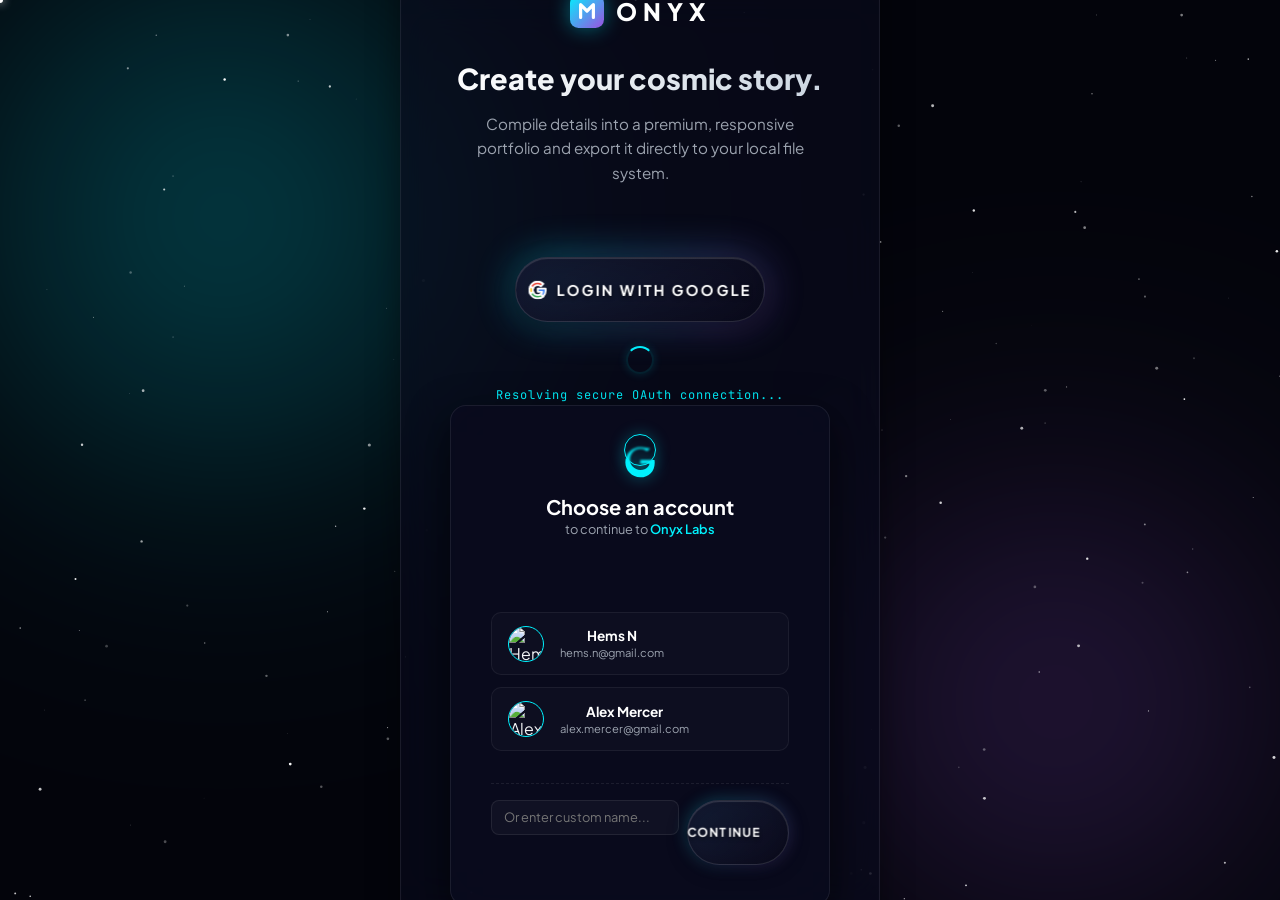
==== commit 24b3ed35: "Update UI with prompt builder, attachment handling, and avatar support" ====
--- a/index.html
+++ b/index.html
@@ -71,35 +71,107 @@
                 <div class="spinner"></div>
                 <p id="authStatusText">Resolving secure OAuth connection...</p>
             </div>
+
+            <!-- MOCK GOOGLE ACCOUNT CHOOSER (Frosted Glass Overlay) -->
+            <div id="googleChooser" class="google-chooser-panel hidden">
+                <div class="chooser-header">
+                    <svg width="24" height="24" viewBox="0 0 24 24" fill="currentColor">
+                        <path d="M12.24 10.285V13.4h6.887c-.275 1.565-1.88 4.604-6.887 4.604-4.33 0-7.859-3.579-7.859-8s3.529-8 7.859-8c2.46 0 4.105 1.025 5.047 1.926l2.427-2.334C17.955 2.192 15.34 1 12.24 1 6.033 1 1 6.033 1 12.24s5.033 11.24 11.24 11.24c6.478 0 10.793-4.537 10.793-10.997 0-.746-.08-1.32-.176-1.926H12.24z"/>
+                    </svg>
+                    <h3>Choose an account</h3>
+                    <p>to continue to <span>Onyx Labs</span></p>
+                </div>
+                <div class="chooser-accounts-list">
+                    <div class="chooser-account-item" onclick="selectGoogleAccount('Hems N', 'https://images.unsplash.com/photo-1472099645785-5658abf4ff4e?auto=format&fit=crop&q=80&w=100')">
+                        <img src="https://images.unsplash.com/photo-1472099645785-5658abf4ff4e?auto=format&fit=crop&q=80&w=100" alt="Hems N">
+                        <div class="account-meta">
+                            <span class="account-name">Hems N</span>
+                            <span class="account-email">hems.n@gmail.com</span>
+                        </div>
+                    </div>
+                    <div class="chooser-account-item" onclick="selectGoogleAccount('Alex Mercer', 'https://images.unsplash.com/photo-1535713875002-d1d0cf377fde?auto=format&fit=crop&q=80&w=100')">
+                        <img src="https://images.unsplash.com/photo-1535713875002-d1d0cf377fde?auto=format&fit=crop&q=80&w=100" alt="Alex Mercer">
+                        <div class="account-meta">
+                            <span class="account-name">Alex Mercer</span>
+                            <span class="account-email">alex.mercer@gmail.com</span>
+                        </div>
+                    </div>
+                </div>
+                <div class="chooser-custom-input">
+                    <input type="text" id="customGoogleName" class="form-control" placeholder="Or enter custom name...">
+                    <button class="btn-primary" id="chooserCustomBtn" onclick="selectCustomGoogleAccount()">
+                        <div class="btn-glow-layer" style="filter: blur(8px); opacity: 0.3;"></div>
+                        <div class="btn-body-layer"></div>
+                        <span class="btn-content-layer" style="font-size: 0.75rem; letter-spacing: 1px; height: 35px; width: 100px;">Continue</span>
+                    </button>
+                </div>
+            </div>
         </div>
     </div>
 
-    <!-- SCREEN 2: CONVERSATIONAL TERMINAL WIZARD -->
-    <div id="screenTerminal" class="screen-wrapper hidden">
-        <div class="terminal-card glass-card">
-            <!-- Header bar -->
-            <div class="terminal-header">
-                <div class="terminal-actions">
-                    <span class="term-dot red"></span>
-                    <span class="term-dot yellow"></span>
-                    <span class="term-dot green"></span>
-                </div>
-                <div class="terminal-title">Onyx Core Wizard // Build v3.2.1</div>
-                <div style="width: 30px;"></div>
-            </div>
-            
-            <!-- CRT Screen Container -->
-            <div class="terminal-screen" id="terminalScreen">
-                <!-- Inside will be populated dynamically -->
-            </div>
-
-            <!-- Prompt Form input area -->
-            <form id="terminalPromptForm" class="term-prompt-line" style="padding: 1rem 2rem; border-top: 1px solid var(--glass-border); background: rgba(10, 11, 30, 0.4);">
-                <input type="text" id="terminalInput" class="term-input" autocomplete="off" placeholder="e.g. Jane Doe" disabled>
-                <div class="term-cursor-sim"></div>
-                
-                <button type="submit" id="termSendBtn" style="display: none;"></button>
-            </form>
+    <!-- SCREEN 2: PROMPT SEARCH SCREEN -->
+    <div id="screenPromptSearch" class="screen-wrapper hidden">
+        <!-- Top Right Google Profile Badge -->
+        <div class="google-profile-header">
+            <div class="user-profile-mock">
+                <img src="https://images.unsplash.com/photo-1534528741775-53994a69daeb?auto=format&fit=crop&q=80&w=100" alt="Google Avatar" id="googleAvatarImg">
+                <div class="user-info">
+                    <span class="user-name" id="googleNameDisplay">Jane Doe</span>
+                    <span class="user-role">Google Account</span>
+                </div>
+            </div>
+        </div>
+
+        <div class="search-stage">
+            <div class="search-title-wrap">
+                <span class="hud-badge">ONYX PRESET ENGINE</span>
+                <h2>Describe your portfolio or paste your code</h2>
+                <p>Attach your assets directly in the bar to compile a premium site instantly.</p>
+            </div>
+
+            <!-- Cosmic Big Search Bar Container -->
+            <div class="cosmic-search-container glass-card" id="search-card">
+                <div class="search-input-row">
+                    <textarea id="portfolioPrompt" class="prompt-textarea" placeholder="e.g., Generate a space-themed minimalist portfolio for a CS student specializing in AI. Include credentials..."></textarea>
+                    
+                    <!-- Magnetic Generate Button -->
+                    <div class="magnetic-wrap search-submit-wrap">
+                        <button id="generateBtn" class="btn-primary btn-generate-portfolio" onclick="compilePromptPortfolio()">
+                            <div class="btn-glow-layer"></div>
+                            <div class="btn-body-layer"></div>
+                            <div class="btn-content-layer">
+                                <svg viewBox="0 0 24 24" width="16" height="16" fill="none" stroke="currentColor" stroke-width="2.5">
+                                    <path d="M13 10V3L4 14h7v7l9-11h-7z" stroke-linecap="round" stroke-linejoin="round"/>
+                                </svg>
+                                <span>Generate</span>
+                            </div>
+                        </button>
+                    </div>
+                </div>
+
+                <!-- Attachment controls row inside search bar -->
+                <div class="search-actions-row">
+                    <div class="plus-upload-actions">
+                        <button class="plus-btn" id="plusAvatarBtn" onclick="triggerFileUpload('promptAvatarInput')" title="Add Profile Picture">
+                            <span class="plus-icon">+</span>
+                            <span>Add Photo</span>
+                        </button>
+                        <button class="plus-btn" id="plusCertBtn" onclick="triggerFileUpload('promptCertInput')" title="Add Certificates / Credentials">
+                            <span class="plus-icon">+</span>
+                            <span>Add Credentials</span>
+                        </button>
+                    </div>
+                    
+                    <div class="prompt-text-count" id="promptCharCount">0 characters</div>
+                </div>
+
+                <!-- Hidden inputs -->
+                <input type="file" id="promptAvatarInput" accept="image/*" style="display: none;" onchange="handlePromptFileUploader(event, 'avatar')">
+                <input type="file" id="promptCertInput" accept="image/*" multiple style="display: none;" onchange="handlePromptFileUploader(event, 'cert')">
+            </div>
+
+            <!-- Attachment Previews grid -->
+            <div class="attachment-preview-grid" id="attachmentGrid"></div>
         </div>
     </div>
 
--- a/styles.css
+++ b/styles.css
@@ -202,6 +202,24 @@
     height: 60px;
 }
 
+.cursor-ring.magnet-locked-generate {
+    width: 144px;
+    height: 54px;
+    border-radius: 50px;
+}
+
+.cursor-ring.magnet-locked-custom {
+    width: 112px;
+    height: 42px;
+    border-radius: 50px;
+}
+
+.cursor-ring.magnet-locked-plus {
+    width: 154px;
+    height: 44px;
+    border-radius: 30px;
+}
+
 .cursor-dot.magnet-locked {
     background-color: var(--primary);
     width: 10px;
@@ -403,126 +421,320 @@
 }
 
 /* ==========================================
-   SCREEN 2: CONVERSATIONAL TERMINAL (THE BRAIN)
+   SCREEN 2: PROMPT SEARCH SCREEN & CHOOSER
    ========================================== */
-.terminal-card {
-    width: 680px;
-    height: 480px;
-    display: flex;
-    flex-direction: column;
-    border: 1px solid rgba(0, 242, 254, 0.15);
-    box-shadow: 0 0 35px rgba(0, 242, 254, 0.05);
-}
-
-.terminal-header {
-    background: rgba(10, 11, 30, 0.8);
-    border-bottom: 1px solid var(--glass-border);
-    padding: 0.75rem 1.25rem;
-    display: flex;
-    justify-content: space-between;
-    align-items: center;
-}
-
-.terminal-actions {
-    display: flex;
-    gap: 6px;
-}
-
-.term-dot {
-    width: 8px;
-    height: 8px;
+.google-chooser-panel {
+    background: rgba(10, 11, 30, 0.85);
+    border: 1px solid var(--glass-border);
+    border-radius: 16px;
+    padding: 2.5rem;
+    width: 380px;
+    box-shadow: 0 15px 40px rgba(0, 0, 0, 0.6);
+    backdrop-filter: blur(25px);
+    -webkit-backdrop-filter: blur(25px);
+    display: flex;
+    flex-direction: column;
+    gap: 1.5rem;
+    animation: zoomIn 0.4s var(--ease-inertia);
+}
+
+@keyframes zoomIn {
+    from { transform: scale(0.95); opacity: 0; }
+    to { transform: scale(1); opacity: 1; }
+}
+
+.chooser-header {
+    text-align: center;
+    color: #fff;
+    margin-bottom: 0.5rem;
+}
+
+.chooser-header svg {
+    color: var(--primary);
+    width: 32px;
+    height: 32px;
+    margin-bottom: 0.75rem;
+    filter: drop-shadow(0 0 8px var(--primary-glow));
+}
+
+.chooser-header h3 {
+    font-size: 1.25rem;
+    font-weight: 700;
+}
+
+.chooser-header p {
+    font-size: 0.8rem;
+    color: var(--text-muted);
+}
+
+.chooser-header p span {
+    color: var(--primary);
+    font-weight: 600;
+}
+
+.chooser-accounts-list {
+    display: flex;
+    flex-direction: column;
+    gap: 0.75rem;
+}
+
+.chooser-account-item {
+    display: flex;
+    align-items: center;
+    gap: 1rem;
+    padding: 0.8rem 1rem;
+    background: rgba(255, 255, 255, 0.02);
+    border: 1px solid rgba(255, 255, 255, 0.06);
+    border-radius: 10px;
+    cursor: none; /* custom cursor compatibility */
+    transition: all 0.3s var(--ease-inertia);
+}
+
+.chooser-account-item:hover {
+    background: rgba(0, 242, 254, 0.04);
+    border-color: rgba(0, 242, 254, 0.25);
+    transform: translateY(-2px);
+}
+
+.chooser-account-item img {
+    width: 36px;
+    height: 36px;
     border-radius: 50%;
-}
-
-.term-dot.red { background-color: #ef4444; }
-.term-dot.yellow { background-color: #eab308; }
-.term-dot.green { background-color: #22c55e; }
-
-.terminal-title {
-    font-family: var(--font-mono);
+    border: 1px solid var(--primary);
+}
+
+.account-meta {
+    display: flex;
+    flex-direction: column;
+    line-height: 1.3;
+}
+
+.account-name {
+    font-size: 0.85rem;
+    font-weight: 700;
+    color: #fff;
+}
+
+.account-email {
     font-size: 0.7rem;
     color: var(--text-muted);
-    letter-spacing: 1px;
-    text-transform: uppercase;
-}
-
-/* CRT Screen FX */
-.terminal-screen {
+}
+
+.chooser-custom-input {
+    display: flex;
+    gap: 0.5rem;
+    margin-top: 0.5rem;
+    border-top: 1px dashed rgba(255,255,255,0.08);
+    padding-top: 1rem;
+}
+
+.chooser-custom-input input {
     flex-grow: 1;
+    font-size: 0.8rem;
+    height: 35px;
+    padding: 0 0.75rem;
+}
+
+/* Screen 2 Prompt UI */
+.google-profile-header {
+    position: absolute;
+    top: 2rem;
+    right: 2rem;
+    z-index: 100;
+}
+
+.search-stage {
+    display: flex;
+    flex-direction: column;
+    align-items: center;
+    justify-content: center;
+    gap: 2.5rem;
+    width: 100%;
+    max-width: 780px;
     padding: 2rem;
-    overflow-y: auto;
-    font-family: var(--font-mono);
-    font-size: 0.85rem;
-    line-height: 1.7;
-    color: #e5e7eb;
-    position: relative;
-}
-
-/* Terminal logs and colors */
-.term-log {
-    margin-bottom: 0.8rem;
-    white-space: pre-wrap;
-    opacity: 0.9;
-}
-
-.term-log.sys {
-    color: var(--primary);
-}
-
-.term-log.success {
-    color: #22c55e;
-}
-
-.term-prompt-line {
-    display: flex;
-    align-items: center;
-    gap: 0.5rem;
-    margin-top: 1.25rem;
-    color: var(--primary);
-}
-
-.term-prompt-line::before {
-    content: 'ONYX:~$';
-    color: var(--secondary);
-    font-weight: 700;
-}
-
-.term-input {
+    animation: fadeInUp 0.7s var(--ease-inertia);
+}
+
+@keyframes fadeInUp {
+    from { transform: translateY(20px); opacity: 0; }
+    to { transform: translateY(0); opacity: 1; }
+}
+
+.search-title-wrap {
+    text-align: center;
+    display: flex;
+    flex-direction: column;
+    align-items: center;
+    gap: 0.75rem;
+}
+
+.search-title-wrap h2 {
+    font-size: 2.2rem;
+    font-weight: 800;
+    background: linear-gradient(135deg, #ffffff 0%, #cbd5e1 100%);
+    -webkit-background-clip: text;
+    -webkit-text-fill-color: transparent;
+    letter-spacing: -0.01em;
+}
+
+.search-title-wrap p {
+    font-size: 0.95rem;
+    color: var(--text-muted);
+    max-width: 480px;
+    line-height: 1.5;
+}
+
+/* Giant Search Box card */
+.cosmic-search-container {
+    width: 100%;
+    padding: 1.25rem 1.5rem;
+    display: flex;
+    flex-direction: column;
+    gap: 1rem;
+    border: 1px solid rgba(0, 242, 254, 0.15);
+    box-shadow: 
+        0 15px 40px rgba(0,0,0,0.5),
+        0 0 30px rgba(0, 242, 254, 0.05);
+    border-radius: 20px;
+}
+
+.search-input-row {
+    display: flex;
+    align-items: center;
+    gap: 1rem;
+}
+
+.prompt-textarea {
+    flex-grow: 1;
     background: transparent;
     border: none;
     outline: none;
+    resize: none;
+    height: 70px;
     color: #fff;
+    font-family: var(--font-sans);
+    font-size: 1rem;
+    line-height: 1.5;
+    padding: 0.5rem 0;
+}
+
+.prompt-textarea::placeholder {
+    color: rgba(255, 255, 255, 0.25);
+}
+
+.btn-generate-portfolio {
+    width: 130px;
+    height: 48px;
+    font-size: 0.8rem;
+}
+
+.btn-generate-portfolio .btn-glow-layer {
+    filter: blur(12px);
+}
+
+/* Actions Row: Plus Buttons + word count */
+.search-actions-row {
+    display: flex;
+    justify-content: space-between;
+    align-items: center;
+    border-top: 1px solid rgba(255, 255, 255, 0.05);
+    padding-top: 0.8rem;
+}
+
+.plus-upload-actions {
+    display: flex;
+    gap: 0.75rem;
+}
+
+.plus-btn {
+    background: rgba(255, 255, 255, 0.02);
+    border: 1px solid rgba(255, 255, 255, 0.06);
+    color: var(--text-muted);
+    font-family: var(--font-sans);
+    font-size: 0.75rem;
+    font-weight: 600;
+    padding: 0.4rem 0.9rem;
+    border-radius: 30px;
+    display: flex;
+    align-items: center;
+    gap: 0.4rem;
+    cursor: none; /* custom cursor compat */
+    transition: all 0.3s var(--ease-inertia);
+}
+
+.plus-btn:hover {
+    border-color: var(--primary);
+    background: rgba(0, 242, 254, 0.04);
+    color: var(--primary);
+    box-shadow: 0 0 10px rgba(0, 242, 254, 0.15);
+}
+
+.plus-icon {
+    font-size: 0.95rem;
+    font-weight: 700;
+}
+
+.prompt-text-count {
     font-family: var(--font-mono);
-    font-size: 0.85rem;
-    flex-grow: 1;
-    caret-color: transparent; /* custom cursor will be handled or simulated */
-}
-
-/* Blinking terminal cursor simulation */
-.term-cursor-sim {
-    background: var(--primary);
-    width: 8px;
-    height: 15px;
-    animation: termBlink 0.9s steps(2, start) infinite;
-    display: inline-block;
-    vertical-align: middle;
-    margin-left: 2px;
-}
-
-@keyframes termBlink {
-    to { visibility: hidden; }
-}
-
-/* Scanlines overlay */
-.terminal-screen::after {
-    content: " ";
-    display: block;
-    position: absolute;
-    top: 0; left: 0; bottom: 0; right: 0;
-    background: linear-gradient(rgba(18, 16, 16, 0) 50%, rgba(0, 0, 0, 0.25) 50%);
-    background-size: 100% 4px;
-    z-index: 2;
-    pointer-events: none;
+    font-size: 0.7rem;
+    color: rgba(255, 255, 255, 0.2);
+}
+
+/* Attachment Grid */
+.attachment-preview-grid {
+    display: flex;
+    flex-wrap: wrap;
+    gap: 0.75rem;
+    width: 100%;
+}
+
+.attach-pill {
+    background: rgba(10, 11, 30, 0.8);
+    border: 1px solid var(--primary);
+    box-shadow: 0 0 10px rgba(0, 242, 254, 0.15);
+    padding: 0.4rem 0.8rem;
+    border-radius: 30px;
+    display: flex;
+    align-items: center;
+    gap: 0.5rem;
+    font-size: 0.75rem;
+    color: #fff;
+    animation: tagSlideIn 0.3s var(--ease-inertia);
+}
+
+@keyframes tagSlideIn {
+    from { transform: scale(0.9) translateY(10px); opacity: 0; }
+    to { transform: scale(1) translateY(0); opacity: 1; }
+}
+
+.attach-thumb {
+    width: 18px;
+    height: 18px;
+    border-radius: 50%;
+    object-fit: cover;
+}
+
+.attach-type-icon {
+    color: var(--primary);
+    font-family: var(--font-mono);
+    font-weight: 800;
+}
+
+.attach-remove {
+    background: transparent;
+    border: none;
+    color: rgba(255, 255, 255, 0.4);
+    font-size: 0.9rem;
+    cursor: none;
+    line-height: 1;
+    display: flex;
+    align-items: center;
+    justify-content: center;
+    transition: color 0.3s;
+}
+
+.attach-remove:hover {
+    color: var(--accent);
 }
 
 /* ==========================================
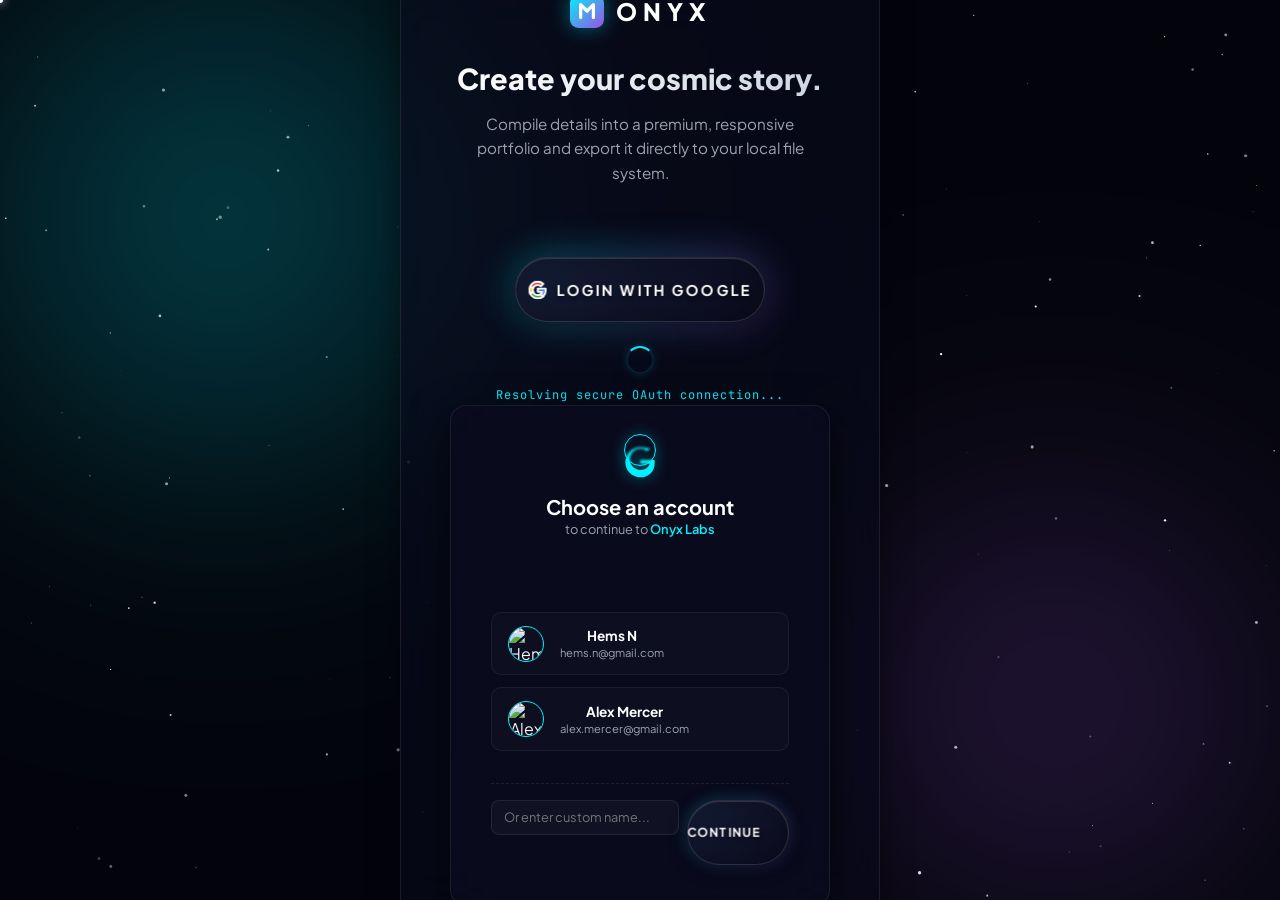
==== commit 50110458: "feat: Add History Dashboard, CSS Grid Workspace, GSAP Cosmic Portfolio Generator, and Directory Expo" ====
--- a/index.html
+++ b/index.html
@@ -1,5 +1,6 @@
 <!DOCTYPE html>
 <html lang="en">
+
 <head>
     <meta charset="UTF-8">
     <meta name="viewport" content="width=device-width, initial-scale=1.0">
@@ -7,10 +8,16 @@
     <!-- Google Fonts -->
     <link rel="preconnect" href="https://fonts.googleapis.com">
     <link rel="preconnect" href="https://fonts.gstatic.com" crossorigin>
-    <link href="https://fonts.googleapis.com/css2?family=Plus+Jakarta+Sans:wght@300;400;500;600;700;800&family=JetBrains+Mono:wght@400;500;700&display=swap" rel="stylesheet">
+    <link
+        href="https://fonts.googleapis.com/css2?family=Plus+Jakarta+Sans:wght@300;400;500;600;700;800&family=JetBrains+Mono:wght@400;500;700&display=swap"
+        rel="stylesheet">
     <!-- Link Styles -->
     <link rel="stylesheet" href="styles.css">
+    <!-- GSAP Animation Engine -->
+    <script src="https://cdnjs.cloudflare.com/ajax/libs/gsap/3.12.5/gsap.min.js"></script>
+    <script src="https://cdnjs.cloudflare.com/ajax/libs/gsap/3.12.5/ScrollTrigger.min.js"></script>
 </head>
+
 <body>
 
     <!-- Space Background Starfield -->
@@ -30,7 +37,8 @@
             <div class="auth-logo-area">
                 <svg width="34" height="34" viewBox="0 0 32 32" fill="none" xmlns="http://www.w3.org/2000/svg">
                     <rect width="32" height="32" rx="8" fill="url(#authLogoGrad)" />
-                    <path d="M10 22V10L16 16L22 10V22" stroke="white" stroke-width="3" stroke-linecap="round" stroke-linejoin="round"/>
+                    <path d="M10 22V10L16 16L22 10V22" stroke="white" stroke-width="3" stroke-linecap="round"
+                        stroke-linejoin="round" />
                     <defs>
                         <linearGradient id="authLogoGrad" x1="0" y1="0" x2="32" y2="32" gradientUnits="userSpaceOnUse">
                             <stop stop-color="#00f2fe" />
@@ -40,26 +48,35 @@
                 </svg>
                 <span>Onyx</span>
             </div>
-            
+
             <div class="reveal-wrapper">
                 <h2 class="reveal-text delay-1">Create your cosmic story.</h2>
             </div>
-            
+
             <div class="reveal-wrapper" style="margin-bottom: 2rem;">
-                <p class="reveal-text delay-2">Compile details into a premium, responsive portfolio and export it directly to your local file system.</p>
-            </div>
-            
+                <p class="reveal-text delay-2">Compile details into a premium, responsive portfolio and export it
+                    directly to your local file system.</p>
+            </div>
+
             <!-- Magnetic Google Login Button -->
             <div class="magnetic-wrap">
-                <button id="googleLoginBtn" class="btn-primary" onclick="triggerGoogleLogin()">
+                <button id="googleLoginBtn" class="btn-primary" onclick="handleGoogleLogin()">
                     <div class="btn-glow-layer"></div>
                     <div class="btn-body-layer"></div>
                     <div class="btn-content-layer">
                         <svg viewBox="0 0 24 24" width="18" height="18" fill="currentColor">
-                            <path d="M22.56 12.25c0-.78-.07-1.53-.2-2.25H12v4.26h5.92c-.26 1.37-1.04 2.53-2.21 3.31v2.77h3.57c2.08-1.92 3.28-4.74 3.28-8.09z" fill="#4285F4"/>
-                            <path d="M12 23c2.97 0 5.46-.98 7.28-2.66l-3.57-2.77c-.98.66-2.23 1.06-3.71 1.06-2.86 0-5.29-1.93-6.16-4.53H2.18v2.84C3.99 20.53 7.7 23 12 23z" fill="#34A853"/>
-                            <path d="M5.84 14.09c-.22-.66-.35-1.36-.35-2.09s.13-1.43.35-2.09V7.07H2.18C1.43 8.55 1 10.22 1 12s.43 3.45 1.18 4.93l2.85-2.22.81-.62z" fill="#FBBC05"/>
-                            <path d="M12 5.38c1.62 0 3.06.56 4.21 1.64l3.15-3.15C17.45 2.09 14.97 1 12 1 7.7 1 3.99 3.47 2.18 7.07l3.66 2.84c.87-2.6 3.3-4.53 6.16-4.53z" fill="#EA4335"/>
+                            <path
+                                d="M22.56 12.25c0-.78-.07-1.53-.2-2.25H12v4.26h5.92c-.26 1.37-1.04 2.53-2.21 3.31v2.77h3.57c2.08-1.92 3.28-4.74 3.28-8.09z"
+                                fill="#4285F4" />
+                            <path
+                                d="M12 23c2.97 0 5.46-.98 7.28-2.66l-3.57-2.77c-.98.66-2.23 1.06-3.71 1.06-2.86 0-5.29-1.93-6.16-4.53H2.18v2.84C3.99 20.53 7.7 23 12 23z"
+                                fill="#34A853" />
+                            <path
+                                d="M5.84 14.09c-.22-.66-.35-1.36-.35-2.09s.13-1.43.35-2.09V7.07H2.18C1.43 8.55 1 10.22 1 12s.43 3.45 1.18 4.93l2.85-2.22.81-.62z"
+                                fill="#FBBC05" />
+                            <path
+                                d="M12 5.38c1.62 0 3.06.56 4.21 1.64l3.15-3.15C17.45 2.09 14.97 1 12 1 7.7 1 3.99 3.47 2.18 7.07l3.66 2.84c.87-2.6 3.3-4.53 6.16-4.53z"
+                                fill="#EA4335" />
                         </svg>
                         <span>Login with Google</span>
                     </div>
@@ -76,21 +93,26 @@
             <div id="googleChooser" class="google-chooser-panel hidden">
                 <div class="chooser-header">
                     <svg width="24" height="24" viewBox="0 0 24 24" fill="currentColor">
-                        <path d="M12.24 10.285V13.4h6.887c-.275 1.565-1.88 4.604-6.887 4.604-4.33 0-7.859-3.579-7.859-8s3.529-8 7.859-8c2.46 0 4.105 1.025 5.047 1.926l2.427-2.334C17.955 2.192 15.34 1 12.24 1 6.033 1 1 6.033 1 12.24s5.033 11.24 11.24 11.24c6.478 0 10.793-4.537 10.793-10.997 0-.746-.08-1.32-.176-1.926H12.24z"/>
+                        <path
+                            d="M12.24 10.285V13.4h6.887c-.275 1.565-1.88 4.604-6.887 4.604-4.33 0-7.859-3.579-7.859-8s3.529-8 7.859-8c2.46 0 4.105 1.025 5.047 1.926l2.427-2.334C17.955 2.192 15.34 1 12.24 1 6.033 1 1 6.033 1 12.24s5.033 11.24 11.24 11.24c6.478 0 10.793-4.537 10.793-10.997 0-.746-.08-1.32-.176-1.926H12.24z" />
                     </svg>
                     <h3>Choose an account</h3>
                     <p>to continue to <span>Onyx Labs</span></p>
                 </div>
                 <div class="chooser-accounts-list">
-                    <div class="chooser-account-item" onclick="selectGoogleAccount('Hems N', 'https://images.unsplash.com/photo-1472099645785-5658abf4ff4e?auto=format&fit=crop&q=80&w=100')">
-                        <img src="https://images.unsplash.com/photo-1472099645785-5658abf4ff4e?auto=format&fit=crop&q=80&w=100" alt="Hems N">
+                    <div class="chooser-account-item"
+                        onclick="selectGoogleAccount('Hems N', 'https://images.unsplash.com/photo-1472099645785-5658abf4ff4e?auto=format&fit=crop&q=80&w=100')">
+                        <img src="https://images.unsplash.com/photo-1472099645785-5658abf4ff4e?auto=format&fit=crop&q=80&w=100"
+                            alt="Hems N">
                         <div class="account-meta">
                             <span class="account-name">Hems N</span>
                             <span class="account-email">hems.n@gmail.com</span>
                         </div>
                     </div>
-                    <div class="chooser-account-item" onclick="selectGoogleAccount('Alex Mercer', 'https://images.unsplash.com/photo-1535713875002-d1d0cf377fde?auto=format&fit=crop&q=80&w=100')">
-                        <img src="https://images.unsplash.com/photo-1535713875002-d1d0cf377fde?auto=format&fit=crop&q=80&w=100" alt="Alex Mercer">
+                    <div class="chooser-account-item"
+                        onclick="selectGoogleAccount('Alex Mercer', 'https://images.unsplash.com/photo-1535713875002-d1d0cf377fde?auto=format&fit=crop&q=80&w=100')">
+                        <img src="https://images.unsplash.com/photo-1535713875002-d1d0cf377fde?auto=format&fit=crop&q=80&w=100"
+                            alt="Alex Mercer">
                         <div class="account-meta">
                             <span class="account-name">Alex Mercer</span>
                             <span class="account-email">alex.mercer@gmail.com</span>
@@ -102,7 +124,8 @@
                     <button class="btn-primary" id="chooserCustomBtn" onclick="selectCustomGoogleAccount()">
                         <div class="btn-glow-layer" style="filter: blur(8px); opacity: 0.3;"></div>
                         <div class="btn-body-layer"></div>
-                        <span class="btn-content-layer" style="font-size: 0.75rem; letter-spacing: 1px; height: 35px; width: 100px;">Continue</span>
+                        <span class="btn-content-layer"
+                            style="font-size: 0.75rem; letter-spacing: 1px; height: 35px; width: 100px;">Continue</span>
                     </button>
                 </div>
             </div>
@@ -114,7 +137,8 @@
         <!-- Top Right Google Profile Badge -->
         <div class="google-profile-header">
             <div class="user-profile-mock">
-                <img src="https://images.unsplash.com/photo-1534528741775-53994a69daeb?auto=format&fit=crop&q=80&w=100" alt="Google Avatar" id="googleAvatarImg">
+                <img src="https://images.unsplash.com/photo-1534528741775-53994a69daeb?auto=format&fit=crop&q=80&w=100"
+                    alt="Google Avatar" id="googleAvatarImg">
                 <div class="user-info">
                     <span class="user-name" id="googleNameDisplay">Jane Doe</span>
                     <span class="user-role">Google Account</span>
@@ -132,16 +156,20 @@
             <!-- Cosmic Big Search Bar Container -->
             <div class="cosmic-search-container glass-card" id="search-card">
                 <div class="search-input-row">
-                    <textarea id="portfolioPrompt" class="prompt-textarea" placeholder="e.g., Generate a space-themed minimalist portfolio for a CS student specializing in AI. Include credentials..."></textarea>
-                    
+                    <textarea id="portfolioPrompt" class="prompt-textarea"
+                        placeholder="e.g., Generate a space-themed minimalist portfolio for a CS student specializing in AI. Include credentials..."></textarea>
+
                     <!-- Magnetic Generate Button -->
                     <div class="magnetic-wrap search-submit-wrap">
-                        <button id="generateBtn" class="btn-primary btn-generate-portfolio" onclick="compilePromptPortfolio()">
+                        <button id="generateBtn" class="btn-primary btn-generate-portfolio"
+                            onclick="compilePromptPortfolio()">
                             <div class="btn-glow-layer"></div>
                             <div class="btn-body-layer"></div>
                             <div class="btn-content-layer">
-                                <svg viewBox="0 0 24 24" width="16" height="16" fill="none" stroke="currentColor" stroke-width="2.5">
-                                    <path d="M13 10V3L4 14h7v7l9-11h-7z" stroke-linecap="round" stroke-linejoin="round"/>
+                                <svg viewBox="0 0 24 24" width="16" height="16" fill="none" stroke="currentColor"
+                                    stroke-width="2.5">
+                                    <path d="M13 10V3L4 14h7v7l9-11h-7z" stroke-linecap="round"
+                                        stroke-linejoin="round" />
                                 </svg>
                                 <span>Generate</span>
                             </div>
@@ -152,22 +180,26 @@
                 <!-- Attachment controls row inside search bar -->
                 <div class="search-actions-row">
                     <div class="plus-upload-actions">
-                        <button class="plus-btn" id="plusAvatarBtn" onclick="triggerFileUpload('promptAvatarInput')" title="Add Profile Picture">
+                        <button class="plus-btn" id="plusAvatarBtn" onclick="triggerFileUpload('promptAvatarInput')"
+                            title="Add Profile Picture">
                             <span class="plus-icon">+</span>
                             <span>Add Photo</span>
                         </button>
-                        <button class="plus-btn" id="plusCertBtn" onclick="triggerFileUpload('promptCertInput')" title="Add Certificates / Credentials">
+                        <button class="plus-btn" id="plusCertBtn" onclick="triggerFileUpload('promptCertInput')"
+                            title="Add Certificates / Credentials">
                             <span class="plus-icon">+</span>
                             <span>Add Credentials</span>
                         </button>
                     </div>
-                    
+
                     <div class="prompt-text-count" id="promptCharCount">0 characters</div>
                 </div>
 
                 <!-- Hidden inputs -->
-                <input type="file" id="promptAvatarInput" accept="image/*" style="display: none;" onchange="handlePromptFileUploader(event, 'avatar')">
-                <input type="file" id="promptCertInput" accept="image/*" multiple style="display: none;" onchange="handlePromptFileUploader(event, 'cert')">
+                <input type="file" id="promptAvatarInput" accept="image/*" style="display: none;"
+                    onchange="handlePromptFileUploader(event, 'avatar')">
+                <input type="file" id="promptCertInput" accept="image/*" multiple style="display: none;"
+                    onchange="handlePromptFileUploader(event, 'cert')">
             </div>
 
             <!-- Attachment Previews grid -->
@@ -182,9 +214,11 @@
             <div class="workspace-logo-area">
                 <svg width="24" height="24" viewBox="0 0 32 32" fill="none" xmlns="http://www.w3.org/2000/svg">
                     <rect width="32" height="32" rx="8" fill="url(#workspaceLogoGrad)" />
-                    <path d="M10 22V10L16 16L22 10V22" stroke="white" stroke-width="2.5" stroke-linecap="round" stroke-linejoin="round"/>
+                    <path d="M10 22V10L16 16L22 10V22" stroke="white" stroke-width="2.5" stroke-linecap="round"
+                        stroke-linejoin="round" />
                     <defs>
-                        <linearGradient id="workspaceLogoGrad" x1="0" y1="0" x2="32" y2="32" gradientUnits="userSpaceOnUse">
+                        <linearGradient id="workspaceLogoGrad" x1="0" y1="0" x2="32" y2="32"
+                            gradientUnits="userSpaceOnUse">
                             <stop stop-color="#00f2fe" />
                             <stop offset="1" stop-color="#9b51e0" />
                         </linearGradient>
@@ -194,91 +228,119 @@
             </div>
             <div class="workspace-header-actions">
                 <div class="hud-system-time" id="system-time">ONYX OS // 00:00:00</div>
+                <button class="btn-primary" style="padding: 0.4rem 1rem; font-size: 0.75rem;" onclick="openPromptSearchScreen()">
+                    <span style="font-size: 0.75rem;">+ Create Prompt</span>
+                </button>
                 <div class="user-tag">
-                    <img src="https://images.unsplash.com/photo-1534528741775-53994a69daeb?auto=format&fit=crop&q=80&w=100" alt="Avatar">
+                    <img src="https://images.unsplash.com/photo-1534528741775-53994a69daeb?auto=format&fit=crop&q=80&w=100"
+                        alt="Avatar" id="workspaceUserAvatar">
                     <div class="user-meta-info">
-                        <span class="user-meta-name" id="userNameHeader">Jane Doe</span>
+                        <span class="user-meta-name" id="userNameHeader">N. Hemnath</span>
                         <span class="user-meta-sub">Student Creator</span>
                     </div>
                 </div>
             </div>
         </header>
 
-        <!-- Main Body -->
+        <!-- Main Workspace CSS Grid Layout -->
         <main class="workspace-main">
-            <!-- Sidebar Editor Form Panel -->
-            <aside class="editor-sidebar">
-                <div class="editor-title">Editor Node</div>
-                
-                <div class="editor-form">
-                    <div class="form-group">
-                        <label for="editName">Full Name</label>
-                        <input type="text" id="editName" class="form-control">
-                    </div>
-                    <div class="form-group">
-                        <label for="editDept">Department</label>
-                        <input type="text" id="editDept" class="form-control">
-                    </div>
-                    <div class="form-group">
-                        <label for="editRoll">Roll Number</label>
-                        <input type="text" id="editRoll" class="form-control">
-                    </div>
-                    <div class="form-group">
+            <!-- Left Sidebar: History Dashboard -->
+            <aside class="history-sidebar">
+                <div class="history-sidebar-header">
+                    <div class="history-title-row">
+                        <span class="history-title">History Dashboard</span>
+                        <span class="history-count-badge" id="historyCountBadge">1 Saved</span>
+                    </div>
+                    <button class="btn-new-project" onclick="openPromptSearchScreen()">
+                        <svg width="14" height="14" viewBox="0 0 24 24" fill="none" stroke="currentColor" stroke-width="3">
+                            <path d="M12 5v14M5 12h14" stroke-linecap="round"/>
+                        </svg>
+                        <span>+ New Portfolio</span>
+                    </button>
+                    <input type="text" id="historySearchInput" class="form-control" placeholder="Search saved history..." oninput="filterHistoryList(this.value)" style="font-size: 0.75rem; padding: 0.5rem 0.75rem;">
+                </div>
+
+                <!-- History Items Card List -->
+                <div class="history-list" id="historyList">
+                    <!-- Populated via JavaScript state -->
+                </div>
+            </aside>
+
+            <!-- Right Main Panel: Generator & Live Preview Stage -->
+            <div class="workspace-right-panel">
+                <div class="preview-bar">
+                    <div class="preview-badge" id="previewBadgeText">Live Core Matrix: N. Hemnath</div>
+
+                    <div style="display: flex; gap: 0.75rem; align-items: center;">
+                        <button class="btn-primary" id="toggleEditorBtn" onclick="toggleEditorDrawer()" style="padding: 0.5rem 1rem; font-size: 0.75rem;">
+                            <span>Edit Parameters</span>
+                        </button>
+
+                        <!-- Magnetic Exporter Action -->
+                        <div class="magnetic-wrap">
+                            <button id="exportBtn" class="btn-primary btn-export-magnetic" onclick="exportPortfolio()">
+                                <div class="btn-glow-layer"></div>
+                                <div class="btn-body-layer"></div>
+                                <div class="btn-content-layer">
+                                    <svg viewBox="0 0 24 24" width="16" height="16" fill="none" stroke="currentColor"
+                                        stroke-width="2.5">
+                                        <path d="M4 16v1a3 3 0 003 3h10a3 3 0 003-3v-1M12 4v12m0-12l4 4m-4-4L8 8"
+                                            stroke-linecap="round" stroke-linejoin="round" />
+                                    </svg>
+                                    <span>Export Portfolio</span>
+                                </div>
+                            </button>
+                        </div>
+                    </div>
+                </div>
+
+                <!-- Collapsible Editor Drawer -->
+                <div class="editor-drawer hidden" id="editorDrawer">
+                    <div class="editor-title" style="margin-bottom: 1rem;">Quick Parameter Override</div>
+                    <div class="editor-grid-fields">
+                        <div class="form-group">
+                            <label for="editName">Full Name</label>
+                            <input type="text" id="editName" class="form-control">
+                        </div>
+                        <div class="form-group">
+                            <label for="editDept">Department</label>
+                            <input type="text" id="editDept" class="form-control">
+                        </div>
+                        <div class="form-group">
+                            <label for="editRoll">Roll Number</label>
+                            <input type="text" id="editRoll" class="form-control">
+                        </div>
+                        <div class="form-group">
+                            <label for="editSkills">Skills</label>
+                            <input type="text" id="editSkills" class="form-control">
+                        </div>
+                    </div>
+                    <div class="form-group" style="margin-top: 1rem;">
                         <label for="editBio">Bio / Profile Text</label>
-                        <textarea id="editBio" class="form-control"></textarea>
-                    </div>
-                    <div class="form-group">
-                        <label for="editSkills">Skills (comma-separated)</label>
-                        <input type="text" id="editSkills" class="form-control">
-                    </div>
-                    <div class="form-group">
+                        <textarea id="editBio" class="form-control" style="height: 60px;"></textarea>
+                    </div>
+                    <div class="form-group" style="margin-top: 1rem;">
                         <label for="editCert">Certificates (comma-separated)</label>
                         <input type="text" id="editCert" class="form-control">
                     </div>
-
-                    <!-- Theme Toggles -->
-                    <div class="form-group">
-                        <label>Active Theme</label>
-                        <div class="theme-selector-grid">
-                            <div class="theme-opt active" onclick="selectTheme('cosmic')">Cosmic</div>
-                            <div class="theme-opt" onclick="selectTheme('cyber')">Cyber</div>
-                        </div>
-                    </div>
-                </div>
-            </aside>
-
-            <!-- Real-time Live Preview Dock -->
-            <div class="preview-container">
-                <div class="preview-bar">
-                    <div class="preview-badge">Live Core Matrix</div>
-                    
-                    <!-- Magnetic Exporter Action -->
-                    <div class="magnetic-wrap">
-                        <button id="exportBtn" class="btn-primary btn-export-magnetic" onclick="exportPortfolio()">
-                            <div class="btn-glow-layer"></div>
-                            <div class="btn-body-layer"></div>
-                            <div class="btn-content-layer">
-                                <svg viewBox="0 0 24 24" width="16" height="16" fill="none" stroke="currentColor" stroke-width="2.5">
-                                    <path d="M4 16v1a3 3 0 003 3h10a3 3 0 003-3v-1M12 4v12m0-12l4 4m-4-4L8 8" stroke-linecap="round" stroke-linejoin="round"/>
-                                </svg>
-                                <span>Export Portfolio</span>
-                            </div>
-                        </button>
-                    </div>
                 </div>
 
                 <!-- Iframe viewport -->
-                <div class="preview-frame-wrapper">
+                <div class="preview-frame-wrapper" id="previewIframeWrapper">
                     <iframe id="previewIframe" class="preview-iframe"></iframe>
-                    
+
                     <!-- Floating Astronaut in workspace -->
                     <div class="character-box">
                         <svg viewBox="0 0 160 220" fill="none" xmlns="http://www.w3.org/2000/svg">
                             <!-- Suit Body -->
-                            <path d="M45 105C45 75 115 75 115 105C115 145 125 180 115 200C110 205 90 200 80 200C70 200 50 205 45 200C35 180 45 145 45 105Z" fill="#E2E8F0" stroke="#94A3B8" stroke-width="3" />
+                            <path
+                                d="M45 105C45 75 115 75 115 105C115 145 125 180 115 200C110 205 90 200 80 200C70 200 50 205 45 200C35 180 45 145 45 105Z"
+                                fill="#E2E8F0" stroke="#94A3B8" stroke-width="3" />
                             <!-- Back Tank -->
-                            <rect x="25" y="80" width="22" height="90" rx="10" fill="#CBD5E1" stroke="#94A3B8" stroke-width="3" />
-                            <rect x="113" y="80" width="22" height="90" rx="10" fill="#CBD5E1" stroke="#94A3B8" stroke-width="3" />
+                            <rect x="25" y="80" width="22" height="90" rx="10" fill="#CBD5E1" stroke="#94A3B8"
+                                stroke-width="3" />
+                            <rect x="113" y="80" width="22" height="90" rx="10" fill="#CBD5E1" stroke="#94A3B8"
+                                stroke-width="3" />
                             <!-- Helmet Base -->
                             <ellipse cx="80" cy="92" rx="36" ry="12" fill="#94A3B8" />
                             <!-- Helmet Dome -->
@@ -292,9 +354,11 @@
                                 <ellipse cx="80" cy="80" rx="25" ry="19" fill="url(#visorGradDesk)" />
                             </g>
                             <!-- Arms -->
-                            <path d="M46 115C32 125 30 145 38 152C43 156 50 148 48 138" stroke="#94A3B8" stroke-width="12" stroke-linecap="round" fill="none" />
-                            <path d="M114 115C128 125 130 145 122 152C117 156 110 148 112 138" stroke="#94A3B8" stroke-width="12" stroke-linecap="round" fill="none" />
-                            
+                            <path d="M46 115C32 125 30 145 38 152C43 156 50 148 48 138" stroke="#94A3B8"
+                                stroke-width="12" stroke-linecap="round" fill="none" />
+                            <path d="M114 115C128 125 130 145 122 152C117 156 110 148 112 138" stroke="#94A3B8"
+                                stroke-width="12" stroke-linecap="round" fill="none" />
+
                             <!-- Gradients -->
                             <defs>
                                 <linearGradient id="visorGradDesk" x1="0" y1="0" x2="0" y2="1">
@@ -320,4 +384,53 @@
     <!-- Import Controller Script -->
     <script src="app.js"></script>
 </body>
+
 </html>
+<!-- Paste this right above </body> -->
+<script type="module">
+    // 1. Import Firebase Core and Auth modules via CDN
+    import { initializeApp } from "https://www.gstatic.com/firebasejs/10.9.0/firebase-app.js";
+    import { getAuth, signInWithPopup, GoogleAuthProvider } from "https://www.gstatic.com/firebasejs/10.9.0/firebase-auth.js";
+
+    // 2. Your actual Firebase configuration
+    const firebaseConfig = {
+        apiKey: "AIzaSyB5oT3YrR5bZWXCFUmL-F9nVdE8RYCE92U",
+        authDomain: "onyx-portfolio-builder-10077.firebaseapp.com",
+        projectId: "onyx-portfolio-builder-10077",
+        storageBucket: "onyx-portfolio-builder-10077.firebasestorage.app",
+        messagingSenderId: "872280350126",
+        appId: "1:872280350126:web:eb001b23b4e7eed5363c3f",
+        measurementId: "G-6XLD0NRYCN"
+    };
+
+    // 3. Initialize Firebase
+    const app = initializeApp(firebaseConfig);
+    const auth = getAuth(app);
+    const provider = new GoogleAuthProvider();
+
+    // 4. Function to handle Google Login
+    window.handleGoogleLogin = async () => {
+        try {
+            const result = await signInWithPopup(auth, provider);
+            const user = result.user;
+            console.log("Logged in user:", user.displayName);
+
+            // 1. Hide the authentication screen
+            document.getElementById('screenAuth').classList.add('hidden');
+
+            // 2. Show the prompt search screen
+            document.getElementById('screenPromptSearch').classList.remove('hidden');
+
+            // 3. Update the UI with their actual Google Name and Profile Picture
+            document.getElementById('googleNameDisplay').innerText = user.displayName;
+            document.getElementById('userNameHeader').innerText = user.displayName;
+            if (user.photoURL) {
+                document.getElementById('googleAvatarImg').src = user.photoURL;
+            }
+
+        } catch (error) {
+            console.error("Authentication error:", error.message);
+            alert("Login failed: " + error.message);
+        }
+    };
+</script>
--- a/styles.css
+++ b/styles.css
@@ -847,25 +847,226 @@
     color: var(--primary);
 }
 
-/* Main workspace layout */
+/* Main workspace grid layout */
 .workspace-main {
     flex-grow: 1;
-    display: flex;
+    display: grid;
+    grid-template-columns: 350px 1fr;
+    height: calc(100vh - 65px);
     overflow: hidden;
 }
 
-/* Sidebar Editor Panel */
-.editor-sidebar {
-    width: 360px;
+@media (max-width: 900px) {
+    .workspace-main {
+        grid-template-columns: 1fr;
+    }
+}
+
+/* History Dashboard Sidebar (Left Panel) */
+.history-sidebar {
     border-right: 1px solid var(--glass-border);
-    background: rgba(7, 8, 22, 0.55);
-    backdrop-filter: blur(16px);
-    -webkit-backdrop-filter: blur(16px);
-    display: flex;
-    flex-direction: column;
-    padding: 2rem;
+    background: rgba(7, 8, 22, 0.7);
+    backdrop-filter: blur(20px);
+    -webkit-backdrop-filter: blur(20px);
+    display: flex;
+    flex-direction: column;
+    padding: 1.5rem;
     overflow-y: auto;
     z-index: 10;
+    position: relative;
+    box-shadow: 5px 0 25px rgba(0, 0, 0, 0.3);
+}
+
+.history-sidebar-header {
+    display: flex;
+    flex-direction: column;
+    gap: 0.75rem;
+    margin-bottom: 1.25rem;
+    padding-bottom: 1rem;
+    border-bottom: 1px solid rgba(255, 255, 255, 0.08);
+}
+
+.history-title-row {
+    display: flex;
+    justify-content: space-between;
+    align-items: center;
+}
+
+.history-title {
+    font-family: var(--font-mono);
+    font-size: 0.85rem;
+    color: var(--primary);
+    letter-spacing: 2px;
+    text-transform: uppercase;
+    font-weight: 700;
+}
+
+.history-count-badge {
+    font-family: var(--font-mono);
+    font-size: 0.65rem;
+    background: rgba(0, 242, 254, 0.1);
+    color: var(--primary);
+    border: 1px solid rgba(0, 242, 254, 0.3);
+    padding: 0.2rem 0.6rem;
+    border-radius: 12px;
+}
+
+.btn-new-project {
+    width: 100%;
+    background: rgba(0, 242, 254, 0.06);
+    border: 1px solid rgba(0, 242, 254, 0.25);
+    color: #fff;
+    font-family: var(--font-sans);
+    font-size: 0.8rem;
+    font-weight: 700;
+    padding: 0.7rem 1rem;
+    border-radius: 10px;
+    cursor: pointer;
+    display: flex;
+    align-items: center;
+    justify-content: center;
+    gap: 0.5rem;
+    letter-spacing: 1px;
+    text-transform: uppercase;
+    transition: all 0.3s cubic-bezier(0.16, 1, 0.3, 1);
+}
+
+.btn-new-project:hover {
+    background: rgba(0, 242, 254, 0.15);
+    border-color: var(--primary);
+    box-shadow: 0 0 15px rgba(0, 242, 254, 0.3);
+}
+
+.history-list {
+    display: flex;
+    flex-direction: column;
+    gap: 0.85rem;
+    flex-grow: 1;
+    overflow-y: auto;
+    padding-right: 0.2rem;
+}
+
+/* History Item Card */
+.history-item-card {
+    background: rgba(255, 255, 255, 0.03);
+    border: 1px solid rgba(255, 255, 255, 0.08);
+    border-radius: 14px;
+    padding: 1.1rem;
+    cursor: pointer;
+    transition: all 0.3s cubic-bezier(0.16, 1, 0.3, 1);
+    position: relative;
+    overflow: hidden;
+}
+
+.history-item-card:hover {
+    border-color: rgba(0, 242, 254, 0.4);
+    background: rgba(0, 242, 254, 0.04);
+    transform: translateY(-2px);
+}
+
+.history-item-card.active {
+    border-color: var(--primary);
+    background: rgba(0, 242, 254, 0.08);
+    box-shadow: 0 0 20px rgba(0, 242, 254, 0.2);
+}
+
+.history-item-card.active::before {
+    content: '';
+    position: absolute;
+    top: 0;
+    left: 0;
+    width: 4px;
+    height: 100%;
+    background: var(--primary);
+    box-shadow: 0 0 10px var(--primary);
+}
+
+.history-card-top {
+    display: flex;
+    justify-content: space-between;
+    align-items: center;
+    margin-bottom: 0.4rem;
+}
+
+.history-card-name {
+    font-size: 0.95rem;
+    font-weight: 700;
+    color: #fff;
+}
+
+.history-dept-badge {
+    font-family: var(--font-mono);
+    font-size: 0.65rem;
+    font-weight: 700;
+    color: var(--secondary);
+    background: rgba(155, 81, 224, 0.12);
+    border: 1px solid rgba(155, 81, 224, 0.3);
+    padding: 0.15rem 0.5rem;
+    border-radius: 6px;
+    text-transform: uppercase;
+}
+
+.history-prompt-snippet {
+    font-size: 0.78rem;
+    color: var(--text-muted);
+    line-height: 1.4;
+    margin-bottom: 0.6rem;
+    display: -webkit-box;
+    -webkit-line-clamp: 2;
+    -webkit-box-orient: vertical;
+    overflow: hidden;
+}
+
+.history-card-date {
+    font-family: var(--font-mono);
+    font-size: 0.65rem;
+    color: #64748b;
+    display: flex;
+    align-items: center;
+    gap: 0.4rem;
+}
+
+/* Workspace Right Panel (Generator Stage) */
+.workspace-right-panel {
+    display: flex;
+    flex-direction: column;
+    flex-grow: 1;
+    height: 100%;
+    background: rgba(3, 4, 11, 0.3);
+    padding: 1.5rem 2rem;
+    gap: 1rem;
+    overflow: hidden;
+    position: relative;
+    z-index: 10;
+}
+
+/* Collapsible Editor Drawer */
+.editor-drawer {
+    background: rgba(10, 11, 30, 0.85);
+    border: 1px solid var(--glass-border);
+    border-radius: 16px;
+    padding: 1.5rem;
+    backdrop-filter: blur(20px);
+    -webkit-backdrop-filter: blur(20px);
+    box-shadow: 0 10px 30px rgba(0, 0, 0, 0.5);
+    transition: all 0.4s cubic-bezier(0.16, 1, 0.3, 1);
+    max-height: 380px;
+    overflow-y: auto;
+}
+
+.editor-drawer.hidden {
+    display: none;
+}
+
+.editor-grid-fields {
+    display: grid;
+    grid-template-columns: repeat(auto-fit, minmax(200px, 1fr));
+    gap: 1rem;
+}
+
+/* Sidebar Editor Panel (Deprecated fallback) */
+.editor-sidebar {
+    display: none;
 }
 
 .editor-title {
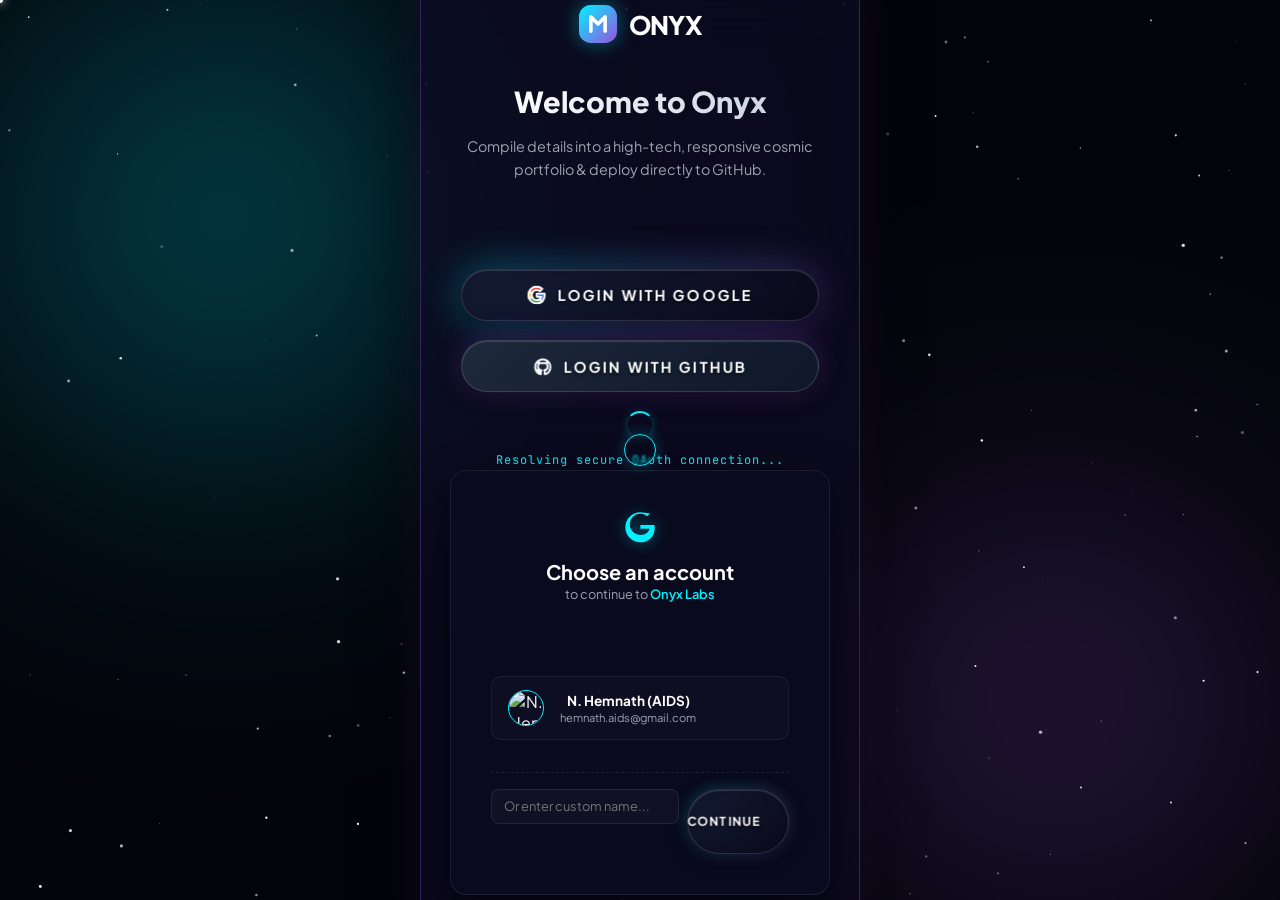
==== commit 0264054f: "feat: Redesign frosted glass login UI with dual Google/GitHub auth, implement cinematic 3-module eng" ====
--- a/index.html
+++ b/index.html
@@ -31,12 +31,12 @@
     <div class="cursor-dot" id="cursor-dot"></div>
     <div class="cursor-ring" id="cursor-ring"></div>
 
-    <!-- SCREEN 1: LANDING & GOOGLE AUTHENTICATION -->
+    <!-- SCREEN 1: LANDING & AUTHENTICATION (DEEP FROSTED GLASS OVERHAUL) -->
     <div id="screenAuth" class="screen-wrapper">
-        <div class="auth-card glass-card">
+        <div class="auth-card glass-card auth-card-overhaul">
             <div class="auth-logo-area">
-                <svg width="34" height="34" viewBox="0 0 32 32" fill="none" xmlns="http://www.w3.org/2000/svg">
-                    <rect width="32" height="32" rx="8" fill="url(#authLogoGrad)" />
+                <svg width="38" height="38" viewBox="0 0 32 32" fill="none" xmlns="http://www.w3.org/2000/svg">
+                    <rect width="32" height="32" rx="10" fill="url(#authLogoGrad)" />
                     <path d="M10 22V10L16 16L22 10V22" stroke="white" stroke-width="3" stroke-linecap="round"
                         stroke-linejoin="round" />
                     <defs>
@@ -46,41 +46,49 @@
                         </linearGradient>
                     </defs>
                 </svg>
-                <span>Onyx</span>
+                <span style="font-size: 1.6rem; font-weight: 800; letter-spacing: -0.02em;">Onyx</span>
             </div>
 
             <div class="reveal-wrapper">
-                <h2 class="reveal-text delay-1">Create your cosmic story.</h2>
+                <h2 class="reveal-text delay-1" style="font-size: 1.8rem; margin-top: 0.5rem;">Welcome to Onyx</h2>
             </div>
 
             <div class="reveal-wrapper" style="margin-bottom: 2rem;">
-                <p class="reveal-text delay-2">Compile details into a premium, responsive portfolio and export it
-                    directly to your local file system.</p>
-            </div>
-
-            <!-- Magnetic Google Login Button -->
-            <div class="magnetic-wrap">
-                <button id="googleLoginBtn" class="btn-primary" onclick="handleGoogleLogin()">
-                    <div class="btn-glow-layer"></div>
-                    <div class="btn-body-layer"></div>
-                    <div class="btn-content-layer">
-                        <svg viewBox="0 0 24 24" width="18" height="18" fill="currentColor">
-                            <path
-                                d="M22.56 12.25c0-.78-.07-1.53-.2-2.25H12v4.26h5.92c-.26 1.37-1.04 2.53-2.21 3.31v2.77h3.57c2.08-1.92 3.28-4.74 3.28-8.09z"
-                                fill="#4285F4" />
-                            <path
-                                d="M12 23c2.97 0 5.46-.98 7.28-2.66l-3.57-2.77c-.98.66-2.23 1.06-3.71 1.06-2.86 0-5.29-1.93-6.16-4.53H2.18v2.84C3.99 20.53 7.7 23 12 23z"
-                                fill="#34A853" />
-                            <path
-                                d="M5.84 14.09c-.22-.66-.35-1.36-.35-2.09s.13-1.43.35-2.09V7.07H2.18C1.43 8.55 1 10.22 1 12s.43 3.45 1.18 4.93l2.85-2.22.81-.62z"
-                                fill="#FBBC05" />
-                            <path
-                                d="M12 5.38c1.62 0 3.06.56 4.21 1.64l3.15-3.15C17.45 2.09 14.97 1 12 1 7.7 1 3.99 3.47 2.18 7.07l3.66 2.84c.87-2.6 3.3-4.53 6.16-4.53z"
-                                fill="#EA4335" />
-                        </svg>
-                        <span>Login with Google</span>
-                    </div>
-                </button>
+                <p class="reveal-text delay-2" style="font-size: 0.9rem; color: var(--text-muted);">Compile details into a high-tech, responsive cosmic portfolio & deploy directly to GitHub.</p>
+            </div>
+
+            <!-- Dual OAuth Authentication Buttons -->
+            <div class="auth-actions-group">
+                <!-- Google OAuth Button -->
+                <div class="magnetic-wrap" style="width: 100%;">
+                    <button id="googleLoginBtn" class="btn-primary btn-google-auth" onclick="handleGoogleLogin()">
+                        <div class="btn-glow-layer"></div>
+                        <div class="btn-body-layer"></div>
+                        <div class="btn-content-layer" style="gap: 0.75rem;">
+                            <svg viewBox="0 0 24 24" width="18" height="18" fill="currentColor">
+                                <path d="M22.56 12.25c0-.78-.07-1.53-.2-2.25H12v4.26h5.92c-.26 1.37-1.04 2.53-2.21 3.31v2.77h3.57c2.08-1.92 3.28-4.74 3.28-8.09z" fill="#4285F4" />
+                                <path d="M12 23c2.97 0 5.46-.98 7.28-2.66l-3.57-2.77c-.98.66-2.23 1.06-3.71 1.06-2.86 0-5.29-1.93-6.16-4.53H2.18v2.84C3.99 20.53 7.7 23 12 23z" fill="#34A853" />
+                                <path d="M5.84 14.09c-.22-.66-.35-1.36-.35-2.09s.13-1.43.35-2.09V7.07H2.18C1.43 8.55 1 10.22 1 12s.43 3.45 1.18 4.93l2.85-2.22.81-.62z" fill="#FBBC05" />
+                                <path d="M12 5.38c1.62 0 3.06.56 4.21 1.64l3.15-3.15C17.45 2.09 14.97 1 12 1 7.7 1 3.99 3.47 2.18 7.07l3.66 2.84c.87-2.6 3.3-4.53 6.16-4.53z" fill="#EA4335" />
+                            </svg>
+                            <span>Login with Google</span>
+                        </div>
+                    </button>
+                </div>
+
+                <!-- GitHub OAuth Button (Requests repo scope) -->
+                <div class="magnetic-wrap" style="width: 100%; margin-top: 0.85rem;">
+                    <button id="githubLoginBtn" class="btn-primary btn-github-auth" onclick="handleGithubLogin()">
+                        <div class="btn-glow-layer"></div>
+                        <div class="btn-body-layer"></div>
+                        <div class="btn-content-layer" style="gap: 0.75rem;">
+                            <svg viewBox="0 0 24 24" width="18" height="18" fill="currentColor">
+                                <path fill-rule="evenodd" clip-rule="evenodd" d="M12 2C6.477 2 2 6.484 2 12.017c0 4.425 2.865 8.18 6.839 9.504.5.092.682-.217.682-.483 0-.237-.008-.868-.013-1.703-2.782.605-3.369-1.343-3.369-1.343-.454-1.158-1.11-1.466-1.11-1.466-.908-.62.069-.608.069-.608 1.003.07 1.53 1.032 1.53 1.032.892 1.53 2.341 1.088 2.91.832.092-.647.35-1.088.636-1.338-2.22-.253-4.555-1.113-4.555-4.951 0-1.093.39-1.988 1.029-2.688-.103-.253-.446-1.272.098-2.65 0 0 .84-.27 2.75 1.026A9.564 9.564 0 0112 6.844c.85.004 1.705.115 2.504.337 1.909-1.296 2.747-1.027 2.747-1.027.546 1.379.202 2.398.1 2.651.64.7 1.028 1.595 1.028 2.688 0 3.848-2.339 4.695-4.566 4.943.359.309.678.92.678 1.855 0 1.338-.012 2.419-.012 2.747 0 .268.18.58.688.482A10.019 10.019 0 0022 12.017C22 6.484 17.522 2 12 2z"/>
+                            </svg>
+                            <span>Login with GitHub</span>
+                        </div>
+                    </button>
+                </div>
             </div>
 
             <!-- Login Mock Loading Elements -->
@@ -89,33 +97,23 @@
                 <p id="authStatusText">Resolving secure OAuth connection...</p>
             </div>
 
-            <!-- MOCK GOOGLE ACCOUNT CHOOSER (Frosted Glass Overlay) -->
+            <!-- Account Chooser / Bypass -->
             <div id="googleChooser" class="google-chooser-panel hidden">
                 <div class="chooser-header">
                     <svg width="24" height="24" viewBox="0 0 24 24" fill="currentColor">
-                        <path
-                            d="M12.24 10.285V13.4h6.887c-.275 1.565-1.88 4.604-6.887 4.604-4.33 0-7.859-3.579-7.859-8s3.529-8 7.859-8c2.46 0 4.105 1.025 5.047 1.926l2.427-2.334C17.955 2.192 15.34 1 12.24 1 6.033 1 1 6.033 1 12.24s5.033 11.24 11.24 11.24c6.478 0 10.793-4.537 10.793-10.997 0-.746-.08-1.32-.176-1.926H12.24z" />
+                        <path d="M12.24 10.285V13.4h6.887c-.275 1.565-1.88 4.604-6.887 4.604-4.33 0-7.859-3.579-7.859-8s3.529-8 7.859-8c2.46 0 4.105 1.025 5.047 1.926l2.427-2.334C17.955 2.192 15.34 1 12.24 1 6.033 1 1 6.033 1 12.24s5.033 11.24 11.24 11.24c6.478 0 10.793-4.537 10.793-10.997 0-.746-.08-1.32-.176-1.926H12.24z" />
                     </svg>
                     <h3>Choose an account</h3>
                     <p>to continue to <span>Onyx Labs</span></p>
                 </div>
                 <div class="chooser-accounts-list">
                     <div class="chooser-account-item"
-                        onclick="selectGoogleAccount('Hems N', 'https://images.unsplash.com/photo-1472099645785-5658abf4ff4e?auto=format&fit=crop&q=80&w=100')">
-                        <img src="https://images.unsplash.com/photo-1472099645785-5658abf4ff4e?auto=format&fit=crop&q=80&w=100"
-                            alt="Hems N">
+                        onclick="selectGoogleAccount('N. Hemnath', 'https://images.unsplash.com/photo-1534528741775-53994a69daeb?auto=format&fit=crop&q=80&w=100')">
+                        <img src="https://images.unsplash.com/photo-1534528741775-53994a69daeb?auto=format&fit=crop&q=80&w=100"
+                            alt="N. Hemnath">
                         <div class="account-meta">
-                            <span class="account-name">Hems N</span>
-                            <span class="account-email">hems.n@gmail.com</span>
-                        </div>
-                    </div>
-                    <div class="chooser-account-item"
-                        onclick="selectGoogleAccount('Alex Mercer', 'https://images.unsplash.com/photo-1535713875002-d1d0cf377fde?auto=format&fit=crop&q=80&w=100')">
-                        <img src="https://images.unsplash.com/photo-1535713875002-d1d0cf377fde?auto=format&fit=crop&q=80&w=100"
-                            alt="Alex Mercer">
-                        <div class="account-meta">
-                            <span class="account-name">Alex Mercer</span>
-                            <span class="account-email">alex.mercer@gmail.com</span>
+                            <span class="account-name">N. Hemnath (AIDS)</span>
+                            <span class="account-email">hemnath.aids@gmail.com</span>
                         </div>
                     </div>
                 </div>
@@ -275,6 +273,20 @@
                         <button class="btn-primary" id="toggleEditorBtn" onclick="toggleEditorDrawer()" style="padding: 0.5rem 1rem; font-size: 0.75rem;">
                             <span>Edit Parameters</span>
                         </button>
+
+                        <!-- Push to GitHub Action -->
+                        <div class="magnetic-wrap">
+                            <button id="githubPushBtn" class="btn-primary btn-github-magnetic" onclick="handlePushToGitHubClick()">
+                                <div class="btn-glow-layer"></div>
+                                <div class="btn-body-layer"></div>
+                                <div class="btn-content-layer">
+                                    <svg viewBox="0 0 24 24" width="16" height="16" fill="currentColor">
+                                        <path fill-rule="evenodd" clip-rule="evenodd" d="M12 2C6.477 2 2 6.484 2 12.017c0 4.425 2.865 8.18 6.839 9.504.5.092.682-.217.682-.483 0-.237-.008-.868-.013-1.703-2.782.605-3.369-1.343-3.369-1.343-.454-1.158-1.11-1.466-1.11-1.466-.908-.62.069-.608.069-.608 1.003.07 1.53 1.032 1.53 1.032.892 1.53 2.341 1.088 2.91.832.092-.647.35-1.088.636-1.338-2.22-.253-4.555-1.113-4.555-4.951 0-1.093.39-1.988 1.029-2.688-.103-.253-.446-1.272.098-2.65 0 0 .84-.27 2.75 1.026A9.564 9.564 0 0112 6.844c.85.004 1.705.115 2.504.337 1.909-1.296 2.747-1.027 2.747-1.027.546 1.379.202 2.398.1 2.651.64.7 1.028 1.595 1.028 2.688 0 3.848-2.339 4.695-4.566 4.943.359.309.678.92.678 1.855 0 1.338-.012 2.419-.012 2.747 0 .268.18.58.688.482A10.019 10.019 0 0022 12.017C22 6.484 17.522 2 12 2z"/>
+                                    </svg>
+                                    <span id="githubPushBtnText">Push to GitHub</span>
+                                </div>
+                            </button>
+                        </div>
 
                         <!-- Magnetic Exporter Action -->
                         <div class="magnetic-wrap">
@@ -386,13 +398,11 @@
 </body>
 
 </html>
-<!-- Paste this right above </body> -->
+<!-- Firebase Authentication Script Module -->
 <script type="module">
-    // 1. Import Firebase Core and Auth modules via CDN
     import { initializeApp } from "https://www.gstatic.com/firebasejs/10.9.0/firebase-app.js";
-    import { getAuth, signInWithPopup, GoogleAuthProvider } from "https://www.gstatic.com/firebasejs/10.9.0/firebase-auth.js";
-
-    // 2. Your actual Firebase configuration
+    import { getAuth, signInWithPopup, GoogleAuthProvider, GithubAuthProvider } from "https://www.gstatic.com/firebasejs/10.9.0/firebase-auth.js";
+
     const firebaseConfig = {
         apiKey: "AIzaSyB5oT3YrR5bZWXCFUmL-F9nVdE8RYCE92U",
         authDomain: "onyx-portfolio-builder-10077.firebaseapp.com",
@@ -403,34 +413,50 @@
         measurementId: "G-6XLD0NRYCN"
     };
 
-    // 3. Initialize Firebase
     const app = initializeApp(firebaseConfig);
     const auth = getAuth(app);
-    const provider = new GoogleAuthProvider();
-
-    // 4. Function to handle Google Login
+    const googleProvider = new GoogleAuthProvider();
+    const githubProvider = new GithubAuthProvider();
+    githubProvider.addScope('repo'); // Scope to enable repo creation and file uploads!
+
     window.handleGoogleLogin = async () => {
         try {
-            const result = await signInWithPopup(auth, provider);
+            const result = await signInWithPopup(auth, googleProvider);
             const user = result.user;
-            console.log("Logged in user:", user.displayName);
-
-            // 1. Hide the authentication screen
+            state.name = user.displayName || "N. Hemnath";
+            if (user.photoURL) state.googleAvatar = user.photoURL;
+
             document.getElementById('screenAuth').classList.add('hidden');
-
-            // 2. Show the prompt search screen
             document.getElementById('screenPromptSearch').classList.remove('hidden');
-
-            // 3. Update the UI with their actual Google Name and Profile Picture
-            document.getElementById('googleNameDisplay').innerText = user.displayName;
-            document.getElementById('userNameHeader').innerText = user.displayName;
-            if (user.photoURL) {
-                document.getElementById('googleAvatarImg').src = user.photoURL;
+            document.getElementById('googleNameDisplay').innerText = state.name;
+            document.getElementById('userNameHeader').innerText = state.name;
+            if (typeof showToast === 'function') showToast("LOGGED IN VIA GOOGLE!");
+        } catch (error) {
+            console.error("Google Auth error:", error.message);
+            triggerGoogleLogin();
+        }
+    };
+
+    window.handleGithubLogin = async () => {
+        try {
+            const result = await signInWithPopup(auth, githubProvider);
+            const credential = GithubAuthProvider.credentialFromResult(result);
+            if (credential && credential.accessToken) {
+                state.githubToken = credential.accessToken;
+                console.log("GitHub Token Acquired:", state.githubToken);
             }
-
+            const user = result.user;
+            state.name = user.displayName || "N. Hemnath";
+            if (user.photoURL) state.googleAvatar = user.photoURL;
+
+            document.getElementById('screenAuth').classList.add('hidden');
+            document.getElementById('screenPromptSearch').classList.remove('hidden');
+            document.getElementById('googleNameDisplay').innerText = state.name;
+            document.getElementById('userNameHeader').innerText = state.name;
+            if (typeof showToast === 'function') showToast("LOGGED IN VIA GITHUB (REPO SCOPE GRANTED)!");
         } catch (error) {
-            console.error("Authentication error:", error.message);
-            alert("Login failed: " + error.message);
+            console.error("GitHub Auth error:", error.message);
+            triggerGoogleLogin();
         }
     };
 </script>
--- a/styles.css
+++ b/styles.css
@@ -806,13 +806,74 @@
 }
 
 .btn-export-magnetic {
-    width: 200px;
+    width: 190px;
     height: 48px;
     font-size: 0.8rem;
 }
 
 .btn-export-magnetic .btn-glow-layer {
     filter: blur(12px);
+}
+
+/* GitHub Push & Auth Magnetic Buttons */
+.btn-github-magnetic {
+    width: 180px;
+    height: 48px;
+    font-size: 0.8rem;
+}
+
+.btn-github-magnetic .btn-body-layer {
+    background: linear-gradient(135deg, #1e1b4b 0%, #0f172a 100%);
+    border: 1px solid rgba(155, 81, 224, 0.4);
+}
+
+.btn-github-magnetic .btn-glow-layer {
+    background: var(--secondary);
+    filter: blur(12px);
+    opacity: 0.35;
+}
+
+/* Deep Frosted Glass Auth Card Overhaul */
+.auth-card-overhaul {
+    background: rgba(14, 11, 35, 0.75) !important;
+    backdrop-filter: blur(28px) !important;
+    -webkit-backdrop-filter: blur(28px) !important;
+    border: 1px solid rgba(155, 81, 224, 0.3) !important;
+    border-radius: 24px !important;
+    padding: 3rem 2.5rem !important;
+    max-width: 440px !important;
+    box-shadow: 
+        0 20px 60px rgba(0, 0, 0, 0.7),
+        0 0 40px rgba(155, 81, 224, 0.15),
+        inset 0 1px 1px rgba(255, 255, 255, 0.15) !important;
+}
+
+.auth-actions-group {
+    display: flex;
+    flex-direction: column;
+    width: 100%;
+    margin-top: 1rem;
+}
+
+.btn-google-auth, .btn-github-auth {
+    width: 100%;
+    height: 52px;
+    border-radius: 14px;
+}
+
+.btn-github-auth .btn-body-layer {
+    background: linear-gradient(135deg, #1e293b 0%, #0f172a 100%);
+    border: 1px solid rgba(255, 255, 255, 0.15);
+}
+
+.btn-github-auth:hover .btn-body-layer {
+    border-color: var(--secondary);
+}
+
+.btn-github-auth .btn-glow-layer {
+    background: var(--secondary);
+    filter: blur(14px);
+    opacity: 0.3;
 }
 
 .user-tag {
